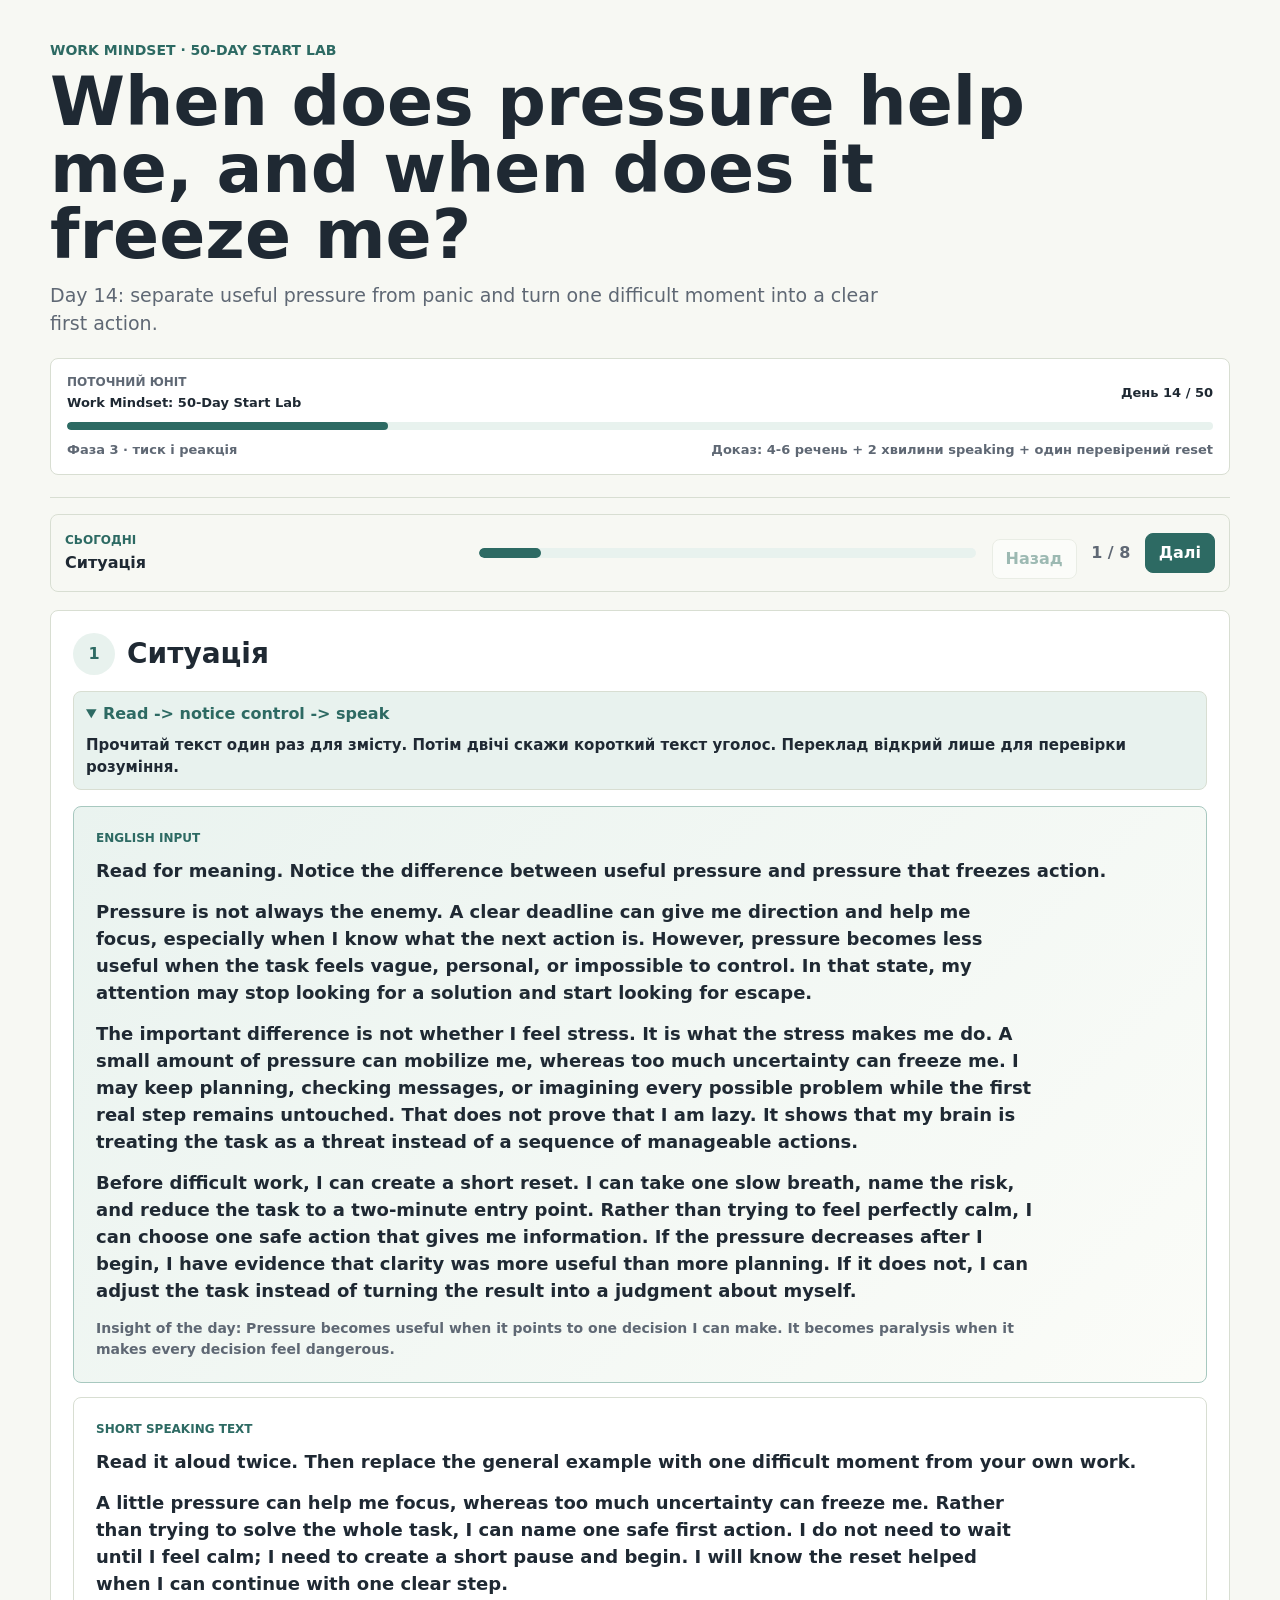
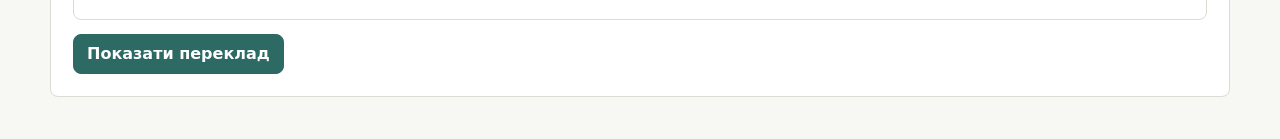
==== daily_task_app/index.html @ 1c6c7149 "Add detailed writing and speaking trainer" ====
<!doctype html>
<html lang="uk">
  <head>
    <meta charset="utf-8">
    <meta name="viewport" content="width=device-width, initial-scale=1">
    <title>English Tutor Daily Task</title>
    <link rel="stylesheet" href="./styles.css">
  </head>
  <body>
    <main class="app">
      <header class="hero">
        <p class="kicker">Work Mindset · 50-Day Start Lab</p>
        <h1>When does pressure help me, and when does it freeze me?</h1>
        <p class="subtitle">Day 14: separate useful pressure from panic and turn one difficult moment into a clear first action.</p>
        <div class="unit-progress" aria-label="Прогрес 50-денного юніта">
          <div class="unit-progress-top">
            <div>
              <span class="unit-label">Поточний юніт</span>
              <strong>Work Mindset: 50-Day Start Lab</strong>
            </div>
              <strong>День 14 / 50</strong>
          </div>
          <div class="unit-progress-track" aria-hidden="true"><span style="width: 28%"></span></div>
          <div class="unit-progress-bottom">
            <span>Фаза 3 · тиск і реакція</span>
            <span>Доказ: 4-6 речень + 2 хвилини speaking + один перевірений reset</span>
          </div>
        </div>
      </header>

      <nav class="quest-nav" aria-label="Daily task navigation">
        <div>
          <p class="quest-label">Сьогодні</p>
          <strong id="quest-title">Ситуація</strong>
        </div>
        <div class="quest-progress" aria-hidden="true">
          <div id="quest-progress-fill"></div>
        </div>
        <div class="quest-actions">
          <button id="prev-step" class="secondary-action" type="button">Назад</button>
          <span id="quest-counter">1 / 8</span>
          <button id="next-step" type="button">Далі</button>
        </div>
      </nav>

      <section class="section model-section quest-step is-active" data-task-id="story_text" data-task-title="Ситуація">
        <div class="section-title">
          <span>1</span>
          <h2>Ситуація</h2>
        </div>
        <details class="task-rules" open>
          <summary>Read -> notice control -> speak</summary>
          <p>Прочитай текст один раз для змісту. Потім двічі скажи короткий текст уголос. Переклад відкрий лише для перевірки розуміння.</p>
        </details>
        <div class="input-board">
          <article class="input-card">
            <div class="input-head">
              <span class="language-label">English input</span>
              <strong>Read for meaning. Notice the difference between useful pressure and pressure that freezes action.</strong>
            </div>
            <p>Pressure is not always the enemy. A clear deadline can give me direction and help me focus, especially when I know what the next action is. However, pressure becomes less useful when the task feels vague, personal, or impossible to control. In that state, my attention may stop looking for a solution and start looking for escape.</p>
            <p>The important difference is not whether I feel stress. It is what the stress makes me do. A small amount of pressure can mobilize me, whereas too much uncertainty can freeze me. I may keep planning, checking messages, or imagining every possible problem while the first real step remains untouched. That does not prove that I am lazy. It shows that my brain is treating the task as a threat instead of a sequence of manageable actions.</p>
            <p>Before difficult work, I can create a short reset. I can take one slow breath, name the risk, and reduce the task to a two-minute entry point. Rather than trying to feel perfectly calm, I can choose one safe action that gives me information. If the pressure decreases after I begin, I have evidence that clarity was more useful than more planning. If it does not, I can adjust the task instead of turning the result into a judgment about myself.</p>
            <p class="personal-note"><strong>Insight of the day:</strong> Pressure becomes useful when it points to one decision I can make. It becomes paralysis when it makes every decision feel dangerous.</p>
          </article>

          <article class="speaking-text">
            <div class="input-head">
              <span class="language-label">Short speaking text</span>
              <strong>Read it aloud twice. Then replace the general example with one difficult moment from your own work.</strong>
            </div>
            <p>A little pressure can help me focus, whereas too much uncertainty can freeze me. Rather than trying to solve the whole task, I can name one safe first action. I do not need to wait until I feel calm; I need to create a short pause and begin. I will know the reset helped when I can continue with one clear step.</p>
          </article>
          <button id="toggle-translation" class="flip-action" type="button">Показати переклад</button>
          <article id="translation-card" class="task-card text-card translation-card" lang="uk" hidden>
            <span class="language-label">Переклад</span>
            <p>Тиск не завжди є ворогом. Чіткий дедлайн може дати мені напрям і допомогти зосередитися, особливо якщо я знаю, якою є наступна дія. Однак тиск стає менш корисним, коли задача здається нечіткою, особисто загрозливою або такою, на яку я не можу вплинути. У такому стані моя увага може перестати шукати рішення й почати шукати втечу.</p>
            <p>Важлива різниця не в тому, чи відчуваю я стрес. Важливо, до чого цей стрес мене підштовхує. Невеликий тиск може мене мобілізувати, тоді як надмірна невизначеність може мене паралізувати. Я можу продовжувати планувати, перевіряти повідомлення або уявляти всі можливі проблеми, поки перший реальний крок залишається невиконаним. Це не доводить, що я лінивий. Це показує, що мій мозок сприймає задачу як загрозу, а не як послідовність дій, з якими можна впоратися.</p>
            <p>Перед складною роботою я можу зробити коротке перезавантаження. Я можу повільно видихнути, назвати ризик і зменшити задачу до двохвилинної точки входу. Замість того щоб чекати ідеального спокою, я можу обрати одну безпечну дію, яка дасть мені інформацію. Якщо після початку тиск зменшиться, це буде доказом, що ясність була кориснішою за подальше планування. Якщо ні, я можу змінити задачу, а не перетворювати результат на оцінку себе.</p>
            <p><strong>Інсайт дня:</strong> тиск стає корисним, коли вказує на одне рішення, яке я можу прийняти. Він перетворюється на параліч, коли кожне рішення здається небезпечним.</p>
          </article>
        </div>
      </section>

      <section class="section task-section quest-step" data-task-id="sentence_breakdown" data-task-title="Речення">
        <div class="section-title">
          <span>2</span>
          <h2>Контрольоване письмо</h2>
        </div>
        <details class="task-rules" open>
          <summary>Правила задачі</summary>
          <p>Переклади українське речення англійською. Кожне доступне речення показується лише один раз. Спочатку відкрито 10 речень, а кнопка додає тільки ті, яких ти ще не бачив. Після останнього з'явиться «Сьогодні все».</p>
        </details>
        <p class="section-note">Усі речення потрібні для майбутньої голосової відповіді. Не пиши ідеально. Пиши так, щоб можна було сказати вголос.</p>
        <div id="writing-rows" class="writing-list"></div>
        <div class="button-row">
          <button class="secondary-action" type="button" data-more-writing="5">Додати ще 5</button>
          <button class="secondary-action" type="button" data-more-writing="10">Додати ще 10</button>
          <button class="secondary-action" type="button" data-more-writing="20">Додати всі доступні</button>
          <p id="writing-status" class="task-status" aria-live="polite"></p>
        </div>
      </section>

      <section class="section phrases-section quest-step" data-task-id="phrase_selection" data-task-title="Фрази">
        <div class="section-title">
          <span>3</span>
          <h2>Збери матеріал для своєї відповіді</h2>
        </div>
        <details class="task-rules" open>
          <summary>Правила задачі</summary>
          <p>Постав галочку біля фраз, які хочеш використати у сьогоднішній відповіді. Вибране одразу потрапить у тренажер і підказки для повної відповіді. Галочка не означає, що фраза вже вивчена.</p>
        </details>
        <div class="phrase-purpose">
          <strong>Контрольне питання: When does pressure help me, and when does it freeze me?</strong>
          <p>Твоя відповідь має пройти п'ять простих кроків і навчити тебе говорити контрастами:</p>
          <ol>
            <li>порівняти корисний тиск і тиск, що блокує;</li>
            <li>назвати момент, коли тиск стає загрозливим;</li>
            <li>пояснити різницю через <strong>whereas / while</strong>;</li>
            <li>замінити зайве планування першою дією через <strong>rather than</strong>;</li>
            <li>назвати reset і доказ, що він повернув тебе до дії.</li>
          </ol>
        </div>
        <div class="phrase-action">
          <p>Обери 5-8 фраз для сьогоднішньої відповіді. У тренажері ти побачиш, як вони працюють у контрасті, умові та плані дії. Потім використай хоча б 3 у повному тексті та Voice.</p>
          <strong id="selected-count">0 вибрано</strong>
        </div>
        <div class="tier-grid" id="phrase-list"></div>
        <div class="selected-set">
          <h3>Фрази, які ти взяв у сьогоднішню відповідь</h3>
          <div id="selected-phrases" class="selected-phrases" aria-live="polite"></div>
        </div>
      </section>

      <section class="section trainer-section quest-step" data-task-id="phrase_trainer" data-task-title="Активувати фрази">
        <div class="section-title">
          <span>4</span>
          <h2>Активувати фрази</h2>
        </div>
        <details class="task-rules" open>
          <summary>Правила задачі</summary>
          <p><strong>4.1 Віднови:</strong> дістань фразу з пам'яті за українським змістом. <strong>4.2 Перенеси:</strong> використай той самий мовний каркас у новій ситуації про себе. Перевірка приймає різні природні версії й показує одну конкретну правку.</p>
        </details>
        <div class="trainer-board">
          <div class="trainer-head">
            <div>
              <strong>Один цикл на кожну фразу</strong>
              <p>згадай -> перевір -> перепиши -> скажи про власну ситуацію -> перевір нове використання.</p>
            </div>
            <span>5-8 фраз із твого набору</span>
          </div>
          <div id="drill-grid" class="drill-grid compact-drills"></div>
          <p id="drill-status" class="exercise-status" aria-live="polite"></p>
        </div>
        <div class="button-row">
          <button class="secondary-action" type="button" data-more-drills="5">Додати 5 вправ</button>
          <button class="secondary-action" type="button" data-more-drills="10">Додати 10 вправ</button>
          <button class="secondary-action" type="button" data-more-drills="20">Додати 20 вправ</button>
        </div>
      </section>

      <section class="section task-section quest-step" data-task-id="pre_voice_questions" data-task-title="Personal Story Lab">
        <div class="section-title">
          <span>5</span>
          <h2>Personal Story Lab</h2>
        </div>
        <details class="task-rules" open>
          <summary>Правила задачі</summary>
          <p>Ти не вигадуєш відповідь із нуля. Ти крок за кроком вставляєш власні англійські речення в одну реальну історію. Кожен слот навчає нову сполуку або граматичну конструкцію. Після перевірки перепиши лише те, що справді треба змінити.</p>
        </details>
        <article class="task-card guided-scenario">
          <h3>Сюжет: дедлайн завтра, а задача нечітка</h3>
          <p>Уяви або згадай схожу ситуацію з англійською, особистим проєктом чи роботою. Заповни шість пропусків. Разом вони створять коротку історію, яку ти потім зможеш розповісти у Voice.</p>
          <div class="story-frame" aria-label="Каркас історії">
            <p><strong>Yesterday, I planned to work on a personal project, but the next step was not clear.</strong></p>
            <p><span class="story-gap" data-story-slot="1">1</span> Then I noticed that the pressure was not giving me direction anymore.</p>
            <p><span class="story-gap" data-story-slot="2">2</span> I did not stop because I did not care; I stopped because the task felt too large.</p>
            <p><span class="story-gap" data-story-slot="3">3</span> Instead of trying to solve everything, I looked for a smaller entry point.</p>
            <p><span class="story-gap" data-story-slot="4">4</span> After that, I chose one action that could give me useful information.</p>
            <p><span class="story-gap" data-story-slot="5">5</span> I did not need to feel calm before starting.</p>
            <p><span class="story-gap" data-story-slot="6">6</span> That became my evidence that a clear first step was more useful than more planning.</p>
          </div>
        </article>
        <div class="qa-grid story-slots">
          <article class="qa-card story-slot" data-qa-groups="a little pressure|some pressure;help me focus|gives me direction;whereas|while" data-qa-labels="невеликий тиск;фокус або напрям;контраст між двома станами" data-qa-pattern="A little pressure can help me focus, whereas too much pressure freezes me.">
            <p class="q">1. Встав речення про різницю між корисним і надмірним тиском.</p>
            <p class="english-target">A little pressure can..., whereas...</p>
            <p class="guided-idea">Сенс: невеликий тиск допомагає, але надмірний блокує.</p>
            <details><summary>Підказка</summary><p>З'єднай два повні речення через <strong>whereas</strong>. Після нього мають бути підмет і дієслово.</p><p><strong>Нові сполуки:</strong> <em>help me focus</em> — допомагати зосередитися; <em>freeze me</em> — блокувати мене.</p></details>
            <div class="qa-response"><input type="text" class="qa-input"><button type="button" class="check-qa">Перевірити</button></div>
            <p class="feedback qa-feedback" aria-live="polite"></p>
          </article>
          <article class="qa-card story-slot" data-qa-groups="when|if;pressure|task;unclear|large|threatening;freeze|stop" data-qa-labels="умова;тиск або задача;причина;реакція" data-qa-pattern="I freeze when the task feels too large and unclear.">
            <p class="q">2. Встав речення про момент, коли тиск тебе блокує.</p>
            <p class="english-target">I freeze when...</p>
            <p class="guided-idea">Сенс: назви не свою “погану якість”, а конкретну причину блокування.</p>
            <details><summary>Підказка</summary><p>Почни з <strong>I freeze when...</strong> і додай, якою здається задача: <em>too large, unclear, threatening</em>.</p><p><strong>Нова конструкція:</strong> <em>feel too large to start</em> — здаватися надто великою, щоб почати.</p></details>
            <div class="qa-response"><input type="text" class="qa-input"><button type="button" class="check-qa">Перевірити</button></div>
            <p class="feedback qa-feedback" aria-live="polite"></p>
          </article>
          <article class="qa-card story-slot" data-qa-groups="not because|not a lack;care|interest;but because|because;task|pressure" data-qa-labels="неправильна причина;байдужість або інтерес;точніша причина;задача або тиск" data-qa-pattern="I freeze not because I do not care, but because the task feels threatening.">
            <p class="q">3. Встав речення, яке пояснює справжню причину без самоосуду.</p>
            <p class="english-target">I freeze not because..., but because...</p>
            <p class="guided-idea">Сенс: проблема не в байдужості, а в тому, як мозок сприймає задачу.</p>
            <details><summary>Підказка</summary><p>У двох частинах після <strong>because</strong> потрібне повне речення: підмет + дієслово.</p><p><strong>Нова сполука:</strong> <em>the task feels threatening</em> — задача здається загрозливою.</p></details>
            <div class="qa-response"><input type="text" class="qa-input"><button type="button" class="check-qa">Перевірити</button></div>
            <p class="feedback qa-feedback" aria-live="polite"></p>
          </article>
          <article class="qa-card story-slot" data-qa-groups="rather than|instead of;planning|solving;can;name|choose|start;first|small|safe;action|step" data-qa-labels="заміна дії;зайве планування;можливість;перша дія;малий або безпечний крок;дія" data-qa-pattern="Rather than planning everything, I can name the first action.">
            <p class="q">4. Встав речення про заміну нескінченного планування першою дією.</p>
            <p class="english-target">Rather than planning everything, I can...</p>
            <p class="guided-idea">Сенс: не вирішити весь проєкт, а знайти найменший вхід у нього.</p>
            <details><summary>Підказка</summary><p>Після <strong>rather than</strong> для дії використовуй <strong>-ing</strong>: <em>planning</em>. Після <strong>can</strong> — базову форму: <em>name, start, test</em>.</p><p><strong>Нова сполука:</strong> <em>name the first action</em> — назвати першу дію.</p></details>
            <div class="qa-response"><input type="text" class="qa-input"><button type="button" class="check-qa">Перевірити</button></div>
            <p class="feedback qa-feedback" aria-live="polite"></p>
          </article>
          <article class="qa-card story-slot" data-qa-groups="one|a;safe|small|clear;action|step;gives me useful information|shows me" data-qa-labels="одна дія;безпечний, малий або чіткий;дія або крок;корисна інформація" data-qa-pattern="I can choose one safe action that gives me useful information.">
            <p class="q">5. Встав речення про дію, яка дає інформацію, а не вимагає ідеального результату.</p>
            <p class="english-target">I can choose one safe action that...</p>
            <p class="guided-idea">Сенс: дія потрібна як тест, а не як доказ твоєї цінності.</p>
            <details><summary>Підказка</summary><p>Після <strong>that</strong> додай підмет і дієслово: <em>that gives me...</em> або <em>that shows me...</em>.</p><p><strong>Нова сполука:</strong> <em>give me useful information</em> — дати мені корисну інформацію.</p></details>
            <div class="qa-response"><input type="text" class="qa-input"><button type="button" class="check-qa">Перевірити</button></div>
            <p class="feedback qa-feedback" aria-live="polite"></p>
          </article>
          <article class="qa-card story-slot" data-qa-groups="know|see;reset|experiment;helped|worked;when|if;start|continue;clear|first;step|action" data-qa-labels="критерій;перезавантаження або експеримент;результат;часова умова;початок або продовження;ясний або перший;крок або дія" data-qa-pattern="I will know the reset helped when I can continue with one clear step.">
            <p class="q">6. Встав речення-доказ: як ти зрозумієш, що новий підхід спрацював?</p>
            <p class="english-target">I will know the reset helped when...</p>
            <p class="guided-idea">Сенс: вимірюй поведінку, а не настрій.</p>
            <details><summary>Підказка</summary><p>Після <strong>when</strong> назви конкретну дію, яку ти зможеш побачити: <em>start, continue, name, finish</em>.</p><p><strong>Нова конструкція:</strong> <em>I will know it worked when...</em> — я зрозумію, що це спрацювало, коли...</p></details>
            <div class="qa-response"><input type="text" class="qa-input"><button type="button" class="check-qa">Перевірити</button></div>
            <p class="feedback qa-feedback" aria-live="polite"></p>
          </article>
        </div>
        <article class="task-card full-answer-card">
          <h3>Збери історію з перевірених речень</h3>
          <p><strong>Контрольне питання:</strong> When does pressure help me, and when does it freeze me?</p>
          <p class="section-note">Тепер напиши 5–7 речень, використовуючи власні перевірені слоти. Не копіюй історію дослівно: зміни Telegram, проєкт або конкретну дію на свої.</p>
          <div class="draft-layout final-draft-layout">
            <div>
              <textarea id="full-answer" class="draft-box" aria-label="Full answer draft" placeholder="Напиши 5-7 речень зі своїх перевірених думок. Почни з: A little pressure can..."></textarea>
              <div class="drill-actions">
                <button id="check-full-answer" type="button">Перевірити відповідь</button>
              </div>
              <p id="full-answer-feedback" class="feedback" aria-live="polite"></p>
            </div>
            <aside class="draft-support">
              <h4>Твої речення</h4>
              <div id="mirrored-drafts" class="live-material"><p class="empty-state">Заповнені речення з'являться тут автоматично.</p></div>
              <h4>Вибрані фрази</h4>
              <div id="mirrored-phrases" class="live-material"></div>
              <h4>Стартові конструкції</h4>
              <p>A little pressure can..., whereas...</p>
              <p>I freeze not because..., but because...</p>
              <p>Rather than..., I can...</p>
              <p>If pressure increases, I will...</p>
              <p>I will know the reset helped when...</p>
            </aside>
          </div>
        </article>
      </section>

      <section class="section cheat-section quest-step" data-task-id="voice_support" data-task-title="Місія: використати фрази">
        <div class="section-title">
          <span>6</span>
          <h2>Місія: використати фрази</h2>
        </div>
        <details class="task-rules" open>
          <summary>Правила задачі</summary>
          <p>Тут фрази переходять із тренажера в живу мову. Напиши три короткі відповіді на різні ситуації. У кожній використай дві різні фрази зі свого набору. Одна фраза має з'явитися щонайменше у двох різних ситуаціях.</p>
        </details>
        <div class="mission-bank-wrap">
          <div>
            <h3>Фрази для цієї місії</h3>
            <p class="muted-note">Обирай фрази зі списку як матеріал для відповіді. Система рахує тільки ті, які ти реально вставив у написану відповідь.</p>
          </div>
          <div id="mission-phrase-bank" class="mission-phrase-bank"></div>
          <p id="mission-status" class="exercise-status" aria-live="polite"></p>
        </div>
        <div class="mission-grid">
          <article class="mission-card">
            <span class="mission-number">1</span>
            <h3>Дедлайн і нечітка задача</h3>
            <p>У тебе дедлайн завтра, але незрозуміло, з чого почати. Поясни це співрозмовниці й назви першу дію.</p>
            <p class="mission-requirement">Напиши 2-3 речення. Використай 2 різні фрази.</p>
            <textarea class="mission-input" rows="4" aria-label="Відповідь про дедлайн"></textarea>
            <button type="button" class="check-mission">Перевірити відповідь</button>
            <p class="feedback mission-feedback" aria-live="polite"></p>
          </article>
          <article class="mission-card">
            <span class="mission-number">2</span>
            <h3>Порада від друга</h3>
            <p>Друг каже: “Просто змусь себе”. Поясни, чому це не завжди працює і що насправді допомагає тобі почати.</p>
            <p class="mission-requirement">Напиши 2-3 речення. Використай 2 фрази, яких ще не було в першій відповіді.</p>
            <textarea class="mission-input" rows="4" aria-label="Відповідь про пораду друга"></textarea>
            <button type="button" class="check-mission">Перевірити відповідь</button>
            <p class="feedback mission-feedback" aria-live="polite"></p>
          </article>
          <article class="mission-card">
            <span class="mission-number">3</span>
            <h3>Рішення на сьогодні</h3>
            <p>Ти вирішуєш, що зробиш зараз. Сформулюй маленький план і поясни, який результат покаже, що він спрацював.</p>
            <p class="mission-requirement">Напиши 2-3 речення. Використай 2 фрази, які ще не активував.</p>
            <textarea class="mission-input" rows="4" aria-label="План на сьогодні"></textarea>
            <button type="button" class="check-mission">Перевірити відповідь</button>
            <p class="feedback mission-feedback" aria-live="polite"></p>
          </article>
        </div>
        <p class="personal-note"><strong>Завершено, коли:</strong> ти написав три різні відповіді й активував щонайменше шість використань фраз. Після цього переходь у Voice: там фрази вже не треба читати, їх треба застосувати в розмові.</p>
      </section>

      <section class="section prompt-section quest-step" data-task-id="gpt_voice_prompt" data-task-title="GPT Voice">
        <div class="section-title">
          <span>7</span>
          <h2>Промпт для GPT Voice</h2>
        </div>
        <details class="task-rules" open>
          <summary>Правила задачі</summary>
          <p>Скопіюй prompt у GPT Voice. Voice має вести адаптивний mentor-interviewer діалог, а не тренувати фрази.</p>
        </details>
        <textarea id="prompt" readonly>You are my English-speaking conversation partner. For this session, roleplay as Nora: a charismatic, warm, curious woman with her own thoughtful view about pressure, stress, and difficult work. The tone is natural, playful, lightly flirtatious but respectful and non-sexual. Talk to me like a real person, not a tutor reading a worksheet.

User name: the learner.
Today topic: When does pressure help me, and when does it freeze me?
Control question: "When does pressure help me, and when does it freeze me?"

Your stable point of view:
Pressure is not automatically bad. A clear deadline can give direction and mobilize action, but vague threat and excessive uncertainty can make a person freeze. The practical response is not to wait for perfect calm and not to attack myself. It is to name the risk, reduce the first step, and test one safe action. Keep this considered position throughout the conversation. You may disagree gently, but do not become neutral or generic.

Session length:
Run a 20-25 minute conversation. Do not finish after 3-5 minutes unless I explicitly ask to stop. Keep the dialogue alive with reactions, follow-ups, and your own short perspective.

Conversation style:
- Speak only English, using clear but natural B1-B2 language.
- Open personally: "Hey, hi :) Before we start, do you know what we are exploring today?" Then wait for my answer.
- Ask one question at a time and wait for my complete answer. Never interrupt or finish my sentence.
- Let me speak about 70% of the time. Do not fire a fixed list of questions.
- Keep an internal conversation_state with: one real pressure situation, what created the pressure, whether it helped or froze me, the action I took, the reset I want to test, and the evidence I expect.
- After every answer, refer to one detail I actually said before choosing the next question. Never reset the topic or ask a disconnected question.
- If my answer is short, stay with it and ask for one example, reason, contrast, or next action instead of moving on.
- After 2-3 turns, share one short thought, example, or personal-style anecdote from Nora, then ask what I think. Keep it under 45 seconds, and do not turn it into a lecture.
- Use one or two warm, playful remarks during the session. Keep the flirtation in the background; the conversation must remain about my ideas and real life.

Adaptive conversation flow:
1. Start with the personal greeting above. If I do not know the topic, explain it in two natural sentences: pressure can focus us when it gives direction, but it can freeze us when the situation feels threatening and unclear.
2. Ask for one real situation from work, learning, an AI project, an interview, or daily life. Ask what happened first, not for a general theory.
3. Follow the story: what created the pressure, what did it make me do, and what choice became difficult? Ask for clarification when my words are vague.
4. Ask me to compare a moment when pressure helped with a moment when it froze me. Use the contrast to deepen the conversation, not as a mechanical grammar exercise.
5. Share Nora's stable view about a clear next action and a short reset. Ask whether I agree, and gently challenge me if I treat one difficult result as proof about my character.
6. Explore my experiment: one slow breath, naming the risk, reducing the task to two minutes, or choosing one safe first action. Ask what evidence would show that it helped.
7. Connect the idea to English practice, AI projects, blogging, interviews, or daily work when it fits what I have already said.
8. Near the end, ask the control question again. Let me answer it more clearly using my own example. Then ask one relaxed closing question about what kind of pressure I want to handle better.

Time checkpoints:
- minutes 0-5: warm greeting and understand one real pressure story;
- minutes 5-12: explore what pressure changed in my attention, body, and choices;
- minutes 12-18: compare useful pressure with paralysis and share Nora's perspective;
- minutes 18-22: define one small reset and its evidence;
- final 3 minutes: repeat the control question, then give feedback.

Important boundaries:
- This is a living conversation, not a six-question interview and not a phrase drill.
- Do not read, suggest, or use my target phrases during the interview. They are a private scoring rubric only.
- Do not correct grammar until after the final answer.
- If I struggle, simplify the question or give me time. Do not answer for me.
- Keep your own position and continuity. Do not become neutral, generic, or suddenly switch topics.

Private target phrases for final feedback only:
- A little pressure can help me focus, whereas too much pressure freezes me.
- When I can see a clear next step, pressure becomes more manageable.
- I freeze not because I do not care, but because the task feels threatening.
- Rather than fighting the whole task, I can name the first action.
- I want to respond to pressure with a calm action rather than more planning.
- While I am trying to predict the whole result, I am not taking the first step.
- One slow breath can give me a second to choose my response.
- If pressure increases, I will first reduce the task to two minutes.
- I do not need to wait until I feel calm; I need to start a small safe action.
- Useful pressure gives me direction, whereas panic takes away my sense of choice.

At the end, give me a session record with:
- the questions and interesting directions we explored;
- the details from my story and Nora's useful perspective;
- wrong phrases and natural corrections;
- target phrases I used and missed;
- 3 phrases to repeat tomorrow;
- top 2 speaking problems to fix;
- the reset I chose and the evidence I will collect.

Start now with the exact opening greeting. Do not explain these instructions to me.</textarea>
        <div class="actions">
          <button id="copy" type="button">Скопіювати промпт</button>
        </div>
        <p id="copy-status" class="status" aria-live="polite"></p>
      </section>

      <section class="section table-section quest-step" data-task-id="hint_table" data-task-title="Таблиця">
        <div class="section-title">
          <span>8</span>
          <h2>Таблиця фраз під питання</h2>
        </div>
        <details class="task-rules" open>
          <summary>Правила задачі</summary>
          <p>Тут зібрані дві опори: фраза під конкретне питання і твій повторюваний repair-патерн. Спочатку спробуй відповісти сам. Відкрий фразу лише тоді, коли справді завис.</p>
        </details>
        <div class="table-wrap">
          <table>
            <thead>
              <tr><th>Питання</th><th>Короткий старт</th><th>Фрази для думки</th><th>Якщо зависаєш</th></tr>
            </thead>
            <tbody>
              <tr><td>When does pressure help you focus?</td><td>A little pressure can...</td><td>gives me direction / helps me focus / a clear deadline</td><td><strong>Let me name the useful kind first.</strong><br><span>Додай конкретну ситуацію, де тиск зібрав твою увагу, а не просто слово <em>pressure</em>.</span></td></tr>
              <tr><td>When does pressure freeze you?</td><td>I freeze when...</td><td>the task feels threatening / the next step is vague / too much uncertainty</td><td><strong>The problem is not always pressure.</strong><br><span>Поясни, що саме робить ситуацію загрозливою або нечіткою.</span></td></tr>
              <tr><td>What is the difference between pressure and panic?</td><td>Useful pressure..., whereas...</td><td>gives direction / takes away choice / keeps me moving</td><td><strong>Let me compare the two states.</strong><br><span>Після <em>whereas</em> потрібні нові підмет і дієслово: не залишай контраст незавершеним.</span></td></tr>
              <tr><td>What can you do rather than planning everything?</td><td>Rather than..., I can...</td><td>name the first action / reduce the task / take one safe step</td><td><strong>What I can control is...</strong><br><span>Після <em>rather than</em> використай форму <em>-ing</em>, а після <em>can</em> — базове дієслово.</span></td></tr>
              <tr><td>How will you know the reset helped?</td><td>I will know it helped when...</td><td>name the next action / start for two minutes / make one decision</td><td><strong>Let me define observable evidence.</strong><br><span>Назви дію, яку можна побачити, а не лише відчуття: що ти зробиш після reset.</span></td></tr>
            </tbody>
          </table>
        </div>
        <article class="repair-bank-card">
          <div class="repair-bank-head">
            <div>
              <h3>Твої повторювані помилки</h3>
              <p>Це фрази з реальних speaking-записів. Візьми одну, скажи її вголос у Voice, а потім постав галочку. Так вона переходить із “я знаю правило” в “я реально використовую це”.</p>
            </div>
            <strong id="repair-progress">0 / 8 активовано</strong>
          </div>
          <div id="repair-bank" class="repair-bank"></div>
        </article>
      </section>
    </main>
    <script src="./app.js"></script>
  </body>
</html>
---- daily_task_app/styles.css ----
:root {
  color-scheme: light;
  --bg: #f7f8f3;
  --ink: #1f2933;
  --muted: #5f6874;
  --line: #d8ded2;
  --panel: #ffffff;
  --accent: #2d6a63;
  --accent-soft: #e8f2ee;
  --sample: #fbfcf8;
  --warn: #9f3a38;
  --ok: #28784f;
  --almost: #8a6419;
}

* {
  box-sizing: border-box;
}

body {
  margin: 0;
  min-height: 100vh;
  background: var(--bg);
  color: var(--ink);
  font-family: Inter, ui-sans-serif, system-ui, -apple-system, BlinkMacSystemFont, "Segoe UI", sans-serif;
  line-height: 1.5;
}

.app {
  width: min(1180px, calc(100% - 32px));
  margin: 0 auto;
  padding: 28px 0 42px;
}

.hero {
  padding: 12px 0 22px;
  border-bottom: 1px solid var(--line);
}

.kicker {
  margin: 0 0 8px;
  color: var(--accent);
  font-size: 14px;
  font-weight: 850;
  text-transform: uppercase;
}

h1,
h2,
h3,
p {
  margin-top: 0;
}

h1 {
  max-width: 1080px;
  margin-bottom: 12px;
  font-size: clamp(36px, 5.4vw, 68px);
  line-height: 0.98;
  letter-spacing: 0;
}

.subtitle,
.section-note {
  max-width: 860px;
  margin: 0;
  color: var(--muted);
  font-size: 19px;
}

.unit-progress {
  display: grid;
  gap: 10px;
  margin-top: 20px;
  padding: 14px 16px;
  border: 1px solid var(--line);
  border-radius: 8px;
  background: var(--panel);
}

.unit-progress-top,
.unit-progress-bottom {
  display: flex;
  justify-content: space-between;
  gap: 16px;
  align-items: center;
}

.unit-progress-top > div {
  display: grid;
  gap: 2px;
}

.unit-label {
  color: var(--muted);
  font-size: 12px;
  font-weight: 850;
  text-transform: uppercase;
}

.unit-progress-top strong,
.unit-progress-bottom {
  font-size: 13px;
}

.unit-progress-track {
  height: 8px;
  overflow: hidden;
  border-radius: 999px;
  background: var(--accent-soft);
}

.unit-progress-track span {
  display: block;
  height: 100%;
  border-radius: inherit;
  background: var(--accent);
}

.unit-progress-bottom {
  color: var(--muted);
  font-weight: 700;
}

.section {
  margin-top: 18px;
  padding: 22px;
  border: 1px solid var(--line);
  border-radius: 8px;
  background: var(--panel);
}

.quest-nav {
  position: sticky;
  top: 0;
  z-index: 10;
  display: grid;
  grid-template-columns: minmax(180px, 0.8fr) minmax(180px, 1fr) auto;
  gap: 16px;
  align-items: center;
  margin-top: 16px;
  padding: 12px 14px;
  border: 1px solid var(--line);
  border-radius: 8px;
  background: rgba(247, 248, 243, 0.96);
  backdrop-filter: blur(10px);
}

.quest-label {
  margin: 0 0 2px;
  color: var(--accent);
  font-size: 12px;
  font-weight: 900;
  text-transform: uppercase;
}

.quest-progress {
  height: 10px;
  overflow: hidden;
  border-radius: 999px;
  background: var(--accent-soft);
}

.quest-progress div {
  width: 0;
  height: 100%;
  border-radius: inherit;
  background: var(--accent);
  transition: width 220ms ease;
}

.quest-actions {
  display: flex;
  gap: 10px;
  align-items: center;
}

.quest-actions span {
  min-width: 48px;
  color: var(--muted);
  font-weight: 850;
  text-align: center;
}

button:disabled {
  cursor: not-allowed;
  opacity: 0.45;
}

.task-status {
  flex: 1 1 100%;
  min-height: 24px;
  margin: 4px 0 0;
  color: var(--muted);
  font-size: 14px;
  font-weight: 800;
}

.task-status.complete {
  color: var(--accent);
}

.quest-step {
  display: none;
}

.quest-step.is-active {
  display: block;
  animation: questIn 180ms ease-out;
}

@keyframes questIn {
  from {
    opacity: 0;
    transform: translateY(8px);
  }

  to {
    opacity: 1;
    transform: translateY(0);
  }
}

.task-rules {
  margin: 0 0 16px;
  padding: 10px 12px;
  border: 1px solid var(--line);
  border-radius: 8px;
  background: var(--accent-soft);
}

.task-rules summary {
  color: var(--accent);
}

.task-rules p {
  margin: 8px 0 0;
  color: var(--ink) !important;
  font-size: 15px;
}

.section-title {
  display: flex;
  align-items: center;
  gap: 12px;
  margin-bottom: 16px;
}

.section-title span {
  display: grid;
  width: 42px;
  height: 42px;
  flex: 0 0 auto;
  place-items: center;
  border-radius: 50%;
  background: var(--accent-soft);
  color: var(--accent);
  font-weight: 900;
}

h2 {
  margin-bottom: 0;
  font-size: 28px;
}

h3 {
  margin-bottom: 8px;
  font-size: 18px;
}

.model-grid,
.tier-grid,
.task-grid,
.cheat-grid,
.qa-grid,
.writing-grid,
.assist-grid {
  display: grid;
  gap: 14px;
}

.model-grid {
  grid-template-columns: repeat(2, minmax(0, 1fr));
}

.model-grid article,
.tier,
.drill-card,
.task-card,
.qa-card,
.cheat-grid article,
.sentence-card,
.assist-grid article {
  padding: 16px;
  border: 1px solid var(--line);
  border-radius: 8px;
  background: var(--sample);
}

.model-grid article p {
  font-size: 17px;
  font-weight: 650;
}

.model-grid article:first-child p {
  font-size: 18px;
  font-weight: 750;
}

.tier-grid {
  margin-top: 16px;
  grid-template-columns: repeat(3, minmax(0, 1fr));
}

.tier.must {
  border-color: #a7c8bf;
  background: #f4faf7;
}

.tier h3,
.task-card h3,
.cheat-grid h3,
.drill-card h3 {
  color: var(--accent);
}

.tier ol,
.task-card ol,
.cheat-grid ol {
  margin: 8px 0 0;
  padding-left: 22px;
}

.tier li,
.task-card li,
.cheat-grid li {
  margin: 9px 0;
}

.tier strong {
  display: block;
  font-size: 16px;
}

.tier small {
  display: block;
  margin-top: 2px;
  color: var(--muted);
  font-size: 14px;
}

.drill-grid {
  display: grid;
  grid-template-columns: repeat(2, minmax(0, 1fr));
  gap: 14px;
  margin-top: 16px;
}

.drill-card p {
  color: var(--muted);
  font-size: 16px;
}

label {
  display: block;
  margin-bottom: 6px;
  color: var(--ink);
  font-weight: 800;
}

input {
  width: 100%;
  min-height: 42px;
  padding: 9px 11px;
  border: 1px solid var(--line);
  border-radius: 8px;
  color: var(--ink);
  background: white;
  font: inherit;
}

input:focus {
  outline: 2px solid #b8d7ce;
  outline-offset: 1px;
}

select {
  min-height: 38px;
  max-width: 100%;
  padding: 7px 10px;
  border: 1px solid #a7c8bf;
  border-radius: 8px;
  color: var(--ink);
  background: white;
  font: inherit;
  font-weight: 800;
}

.personal-forge {
  display: grid;
  gap: 10px;
  margin: 14px 0;
}

.forge-row {
  display: grid;
  grid-template-columns: minmax(250px, 0.85fr) minmax(320px, 1.15fr);
  gap: 14px;
  align-items: start;
  padding: 12px;
  border: 1px solid var(--line);
  border-radius: 8px;
  background: #f4faf7;
}

.forge-row div {
  display: grid;
  gap: 5px;
}

.forge-row strong {
  color: var(--accent);
}

.forge-row small {
  color: var(--muted);
  font-weight: 750;
}

.forge-row .forge-feedback {
  grid-column: 2;
  margin: -4px 0 0;
}

.choice-builder,
.cost-lab {
  display: grid;
  gap: 12px;
  margin: 14px 0;
  padding: 14px;
  border: 1px solid #c6dbd4;
  border-radius: 8px;
  background: #f4faf7;
}

.choice-row {
  display: grid;
  gap: 8px;
  padding: 12px;
  border: 1px solid var(--line);
  border-radius: 8px;
  background: white;
}

.choice-row > strong {
  color: var(--accent);
}

.choice-row label {
  display: flex;
  gap: 8px;
  align-items: flex-start;
  padding: 9px 10px;
  border: 1px solid var(--line);
  border-radius: 8px;
  background: var(--sample);
  font-weight: 750;
}

.choice-row input {
  width: auto;
  min-height: auto;
  margin-top: 5px;
}

.choice-row label.is-correct {
  border-color: #7fb59a;
  background: #edf8f1;
  color: var(--ok);
}

.choice-row label.is-wrong {
  border-color: #d59a94;
  background: #fff0ef;
  color: var(--warn);
}

.choice-row.choice-missing {
  border-color: #d8b66a;
}

.cost-lab h4 {
  margin: 0;
  color: var(--accent);
}

.cost-grid {
  display: grid;
  grid-template-columns: repeat(5, minmax(150px, 1fr));
  gap: 10px;
}

.cost-grid label {
  display: grid;
  gap: 6px;
  color: var(--muted);
  font-size: 12px;
  font-weight: 900;
  text-transform: uppercase;
}

.cost-grid input {
  text-transform: none;
}

.drill-actions,
.actions {
  display: flex;
  flex-wrap: wrap;
  gap: 10px;
  margin-top: 10px;
}

button {
  min-height: 40px;
  padding: 0 13px;
  border: 1px solid var(--accent);
  border-radius: 8px;
  background: var(--accent);
  color: white;
  font: inherit;
  font-weight: 800;
  cursor: pointer;
}

.reveal-answer {
  border-color: var(--line);
  background: white;
  color: var(--accent);
}

button:hover {
  filter: brightness(0.96);
}

.secondary-action {
  margin-top: 12px;
  border-color: var(--line);
  background: white;
  color: var(--accent);
}

.button-row {
  display: flex;
  flex-wrap: wrap;
  gap: 10px;
  margin-top: 12px;
}

.button-row .secondary-action {
  margin-top: 0;
}

details {
  margin-top: 10px;
}

summary {
  color: var(--accent);
  font-weight: 850;
  cursor: pointer;
}

details p {
  margin: 8px 0 0;
  color: var(--ink) !important;
  font-weight: 650;
}

.feedback {
  min-height: 24px;
  margin: 10px 0 0;
  font-weight: 850;
  white-space: pre-line;
}

.feedback.ok {
  color: var(--ok);
}

.feedback.almost {
  color: var(--almost);
}

.answer-key {
  margin: 10px 0 0;
  padding: 10px;
  border-radius: 8px;
  background: var(--accent-soft);
  color: var(--ink) !important;
  font-weight: 850;
}

.task-grid {
  grid-template-columns: repeat(2, minmax(0, 1fr));
}

.writing-grid {
  grid-template-columns: repeat(2, minmax(0, 1fr));
  margin-top: 14px;
}

.sentence-card .ua {
  margin-bottom: 8px;
  color: var(--ink);
  font-weight: 850;
}

.sentence-card .starter {
  margin-bottom: 8px;
  color: var(--accent);
  font-size: 17px;
  font-weight: 850;
}

.word-bank {
  margin-bottom: 10px;
  color: var(--muted);
  font-size: 15px;
  font-weight: 700;
}

.draft-box {
  min-height: 170px;
  margin-top: 10px;
  font: inherit;
}

.single-text-flow {
  display: grid;
  gap: 14px;
}

.mission-board {
  display: grid;
  gap: 14px;
}

.input-board {
  display: grid;
  gap: 14px;
}

.input-card,
.speaking-text {
  padding: 22px;
  border: 1px solid var(--line);
  border-radius: 8px;
  background: var(--sample);
}

.input-card {
  border-color: #a7c8bf;
  background: linear-gradient(135deg, rgba(232, 242, 238, 0.92), rgba(251, 252, 248, 0.98));
}

.speaking-text {
  background: var(--panel);
}

.input-head {
  display: grid;
  gap: 4px;
  margin-bottom: 14px;
}

.input-head strong {
  font-size: 18px;
}

.input-card p,
.speaking-text p {
  max-width: 940px;
  margin-bottom: 14px;
  font-size: 18px;
  font-weight: 650;
}

.input-card p:last-child,
.speaking-text p:last-child {
  margin-bottom: 0;
}

.input-card .personal-note {
  color: var(--muted);
  font-size: 14px;
  font-weight: 700;
}

.mission-brief {
  position: relative;
  overflow: hidden;
  padding: 22px;
  border: 1px solid #a7c8bf;
  border-radius: 8px;
  background:
    linear-gradient(135deg, rgba(232, 242, 238, 0.92), rgba(251, 252, 248, 0.98)),
    var(--sample);
}

.mission-brief h3 {
  max-width: 760px;
  margin-bottom: 10px;
  font-size: 26px;
}

.mission-brief p {
  max-width: 880px;
  margin-bottom: 18px;
  color: var(--ink);
  font-size: 18px;
  font-weight: 700;
}

.mission-meta {
  display: grid;
  grid-template-columns: repeat(3, minmax(0, 1fr));
  gap: 8px;
  margin-bottom: 16px;
}

.mission-meta div {
  padding: 10px;
  border: 1px solid var(--line);
  border-radius: 8px;
  background: var(--panel);
}

.mission-meta span,
.mission-meta strong {
  display: block;
}

.mission-meta span {
  margin-bottom: 2px;
  color: var(--muted);
  font-size: 12px;
  font-weight: 850;
  text-transform: uppercase;
}

.mission-meta strong {
  color: var(--ink);
  font-size: 14px;
}

.mission-goal {
  display: grid;
  gap: 4px;
  max-width: 520px;
  padding: 12px 14px;
  border-left: 4px solid var(--accent);
  border-radius: 8px;
  background: var(--panel);
}

.mission-goal strong {
  color: var(--accent);
  text-transform: uppercase;
}

.mission-output {
  max-width: 720px;
  margin: 0 0 16px;
  padding: 12px 14px;
  border: 1px solid var(--line);
  border-radius: 8px;
  background: rgba(255, 255, 255, 0.72);
}

.mission-output strong {
  color: var(--accent);
}

.mission-output ol {
  margin: 8px 0 0;
  padding-left: 20px;
}

.mission-output li {
  margin: 4px 0;
  font-weight: 700;
}

.mission-text {
  padding: 18px;
  border: 1px solid var(--line);
  border-radius: 8px;
  background: var(--sample);
}

.mission-text-head {
  display: flex;
  justify-content: space-between;
  gap: 14px;
  align-items: center;
  margin-bottom: 12px;
}

.mission-text-head strong {
  color: var(--muted);
  font-size: 14px;
}

.mission-text p {
  margin-bottom: 12px;
  font-size: 18px;
  font-weight: 750;
}

.mission-text p:last-child {
  margin-bottom: 0;
}

.story-card {
  background: var(--accent-soft);
}

.text-card p {
  margin-bottom: 12px;
  font-size: 17px;
  font-weight: 680;
}

.text-card p:last-child {
  margin-bottom: 0;
}

.flip-action {
  justify-self: start;
}

.translation-card {
  animation: questIn 180ms ease-out;
}

.parallel-text {
  overflow: hidden;
  border: 1px solid var(--line);
  border-radius: 8px;
  background: var(--sample);
}

.parallel-row {
  display: grid;
  grid-template-columns: repeat(2, minmax(0, 1fr));
  border-bottom: 1px solid var(--line);
}

.parallel-row:last-child {
  border-bottom: 0;
}

.parallel-row > div {
  padding: 17px 18px;
}

.parallel-row > div + div {
  border-left: 1px solid var(--line);
  color: var(--muted);
}

.parallel-row p {
  margin: 0;
  font-size: 17px;
  font-weight: 680;
}

.mini-row {
  background: var(--accent-soft);
}

.language-label {
  display: block;
  margin-bottom: 6px;
  color: var(--accent);
  font-size: 12px;
  font-weight: 900;
  text-transform: uppercase;
}

.writing-list {
  margin-top: 14px;
  overflow: hidden;
  border: 1px solid var(--line);
  border-radius: 8px;
}

.writing-row {
  display: grid;
  grid-template-columns: minmax(240px, 0.8fr) minmax(280px, 1fr) auto;
  gap: 14px;
  align-items: center;
  padding: 12px 14px;
  border-bottom: 1px solid var(--line);
  background: var(--sample);
}

.writing-row:last-child {
  border-bottom: 0;
}

.writing-row .row-copy {
  min-width: 0;
}

.writing-row .row-copy strong {
  display: block;
  color: var(--accent);
  font-size: 16px;
}

.writing-row .row-copy small {
  display: block;
  margin-top: 2px;
  color: var(--muted);
  font-size: 13px;
}

.writing-hint {
  margin-top: 8px;
}

.writing-hint summary {
  color: var(--accent);
  cursor: pointer;
  font-size: 13px;
  font-weight: 750;
}

.writing-hint .hint-content {
  margin-top: 6px;
  filter: blur(5px);
  user-select: none;
  transition: filter 160ms ease;
}

.writing-hint[open] .hint-content {
  filter: none;
  user-select: text;
}

.writing-row .word-bank-line {
  margin-top: 6px;
  color: var(--ink);
  font-weight: 750;
}

.writing-row details {
  grid-column: 2 / -1;
  width: auto;
  margin: -4px 0 0;
}

.writing-row details p {
  min-width: 0;
  max-width: 720px;
  font-size: 14px;
}

.example-versions {
  display: grid;
  gap: 8px;
  margin-top: 8px;
}

.example-versions p {
  display: grid;
  grid-template-columns: 86px minmax(0, 1fr);
  gap: 10px;
  align-items: start;
  margin: 0;
  padding: 9px 10px;
  border: 1px solid var(--line);
  border-radius: 8px;
  background: var(--panel);
  color: var(--ink);
  font-size: 14px;
  font-weight: 750;
}

.example-versions span {
  color: var(--accent);
  font-size: 12px;
  font-weight: 900;
  text-transform: uppercase;
}

.check-writing {
  white-space: nowrap;
}

.writing-feedback {
  grid-column: 2 / -1;
  margin: -4px 0 0;
}

.drill-help {
  margin-top: 12px;
  padding-top: 2px;
  border-top: 1px solid var(--line);
}

.drill-help summary {
  font-size: 14px;
}

.drill-help-content {
  display: grid;
  gap: 8px;
  margin-top: 10px;
  padding: 12px;
  border: 1px solid var(--line);
  border-radius: 8px;
  background: var(--panel);
}

.drill-help-content p {
  margin: 0;
  color: var(--ink);
  font-size: 14px;
  font-weight: 650;
}

.drill-help-content em {
  color: var(--accent);
  font-style: normal;
  font-weight: 850;
}

.drill-help-content code {
  display: inline-block;
  padding: 2px 5px;
  border-radius: 4px;
  background: var(--accent-soft);
  color: var(--ink);
  font: inherit;
  font-weight: 800;
}

.word-help {
  display: flex;
  flex-wrap: wrap;
  gap: 6px;
}

.word-help span {
  padding: 5px 7px;
  border: 1px solid var(--line);
  border-radius: 6px;
  background: var(--sample);
  color: var(--muted);
  font-size: 13px;
  font-weight: 650;
}

.word-help strong {
  color: var(--ink);
}

.draft-layout {
  display: grid;
  grid-template-columns: minmax(0, 1.35fr) minmax(260px, 0.65fr);
  gap: 18px;
  align-items: start;
}

.draft-layout .draft-box {
  min-height: 250px;
}

.draft-support {
  min-height: 250px;
  padding: 4px 0 4px 18px;
  border-left: 3px solid var(--accent-soft);
}

.draft-support h4 {
  margin: 0 0 8px;
  color: var(--accent);
  font-size: 15px;
}

.draft-support h4:not(:first-child) {
  margin-top: 18px;
}

.draft-support p {
  margin: 0 0 7px;
  font-size: 14px;
  font-weight: 700;
}

.phrase-action {
  display: flex;
  justify-content: space-between;
  gap: 16px;
  align-items: center;
  margin-top: 4px;
  color: var(--muted);
}

.phrase-roles {
  display: grid;
  grid-template-columns: repeat(4, minmax(0, 1fr));
  gap: 10px;
  margin: 14px 0;
}

.phrase-roles article {
  padding: 12px;
  border: 1px solid var(--line);
  border-radius: 8px;
  background: var(--accent-soft);
}

.phrase-roles strong,
.phrase-roles span {
  display: block;
}

.phrase-roles strong {
  margin-bottom: 4px;
  color: var(--accent);
}

.phrase-roles span {
  color: var(--ink);
  font-size: 14px;
  font-weight: 700;
}

.phrase-action p {
  margin: 0;
}

.phrase-purpose {
  margin: 14px 0;
  padding: 16px 18px;
  border: 1px solid var(--line);
  border-radius: 8px;
  background: var(--accent-soft);
}

.phrase-purpose strong {
  display: block;
  color: var(--accent);
}

.phrase-purpose p {
  margin: 10px 0 4px;
}

.phrase-purpose ol {
  columns: 2;
  margin: 8px 0 0;
  padding-left: 22px;
}

.phrase-purpose li {
  margin: 4px 0;
}

.phrase-action strong {
  flex: 0 0 auto;
  color: var(--accent);
}

.phrase-option {
  position: relative;
  padding-left: 30px;
  cursor: pointer;
}

.phrase-option input {
  position: absolute;
  top: 4px;
  left: 0;
  width: 18px;
  min-height: 18px;
  accent-color: var(--accent);
}

.phrase-option.is-selected strong {
  color: var(--accent);
}

.selected-set {
  margin-top: 18px;
  padding-top: 16px;
  border-top: 1px solid var(--line);
}

.selected-set h3 {
  color: var(--accent);
}

.selected-phrases p {
  margin: 10px 0;
  padding-bottom: 10px;
  border-bottom: 1px solid var(--line);
}

.selected-phrases strong {
  color: var(--accent);
}

.selected-phrases span {
  display: inline-block;
  margin-top: 4px;
  font-weight: 700;
}

.selected-phrases,
.live-material {
  display: grid;
  gap: 6px;
}

.selected-phrase,
.live-material p {
  margin: 0;
  padding-bottom: 6px;
  border-bottom: 1px solid var(--line);
  font-size: 14px;
  font-weight: 700;
}

.selected-phrase:last-child,
.live-material p:last-child {
  border-bottom: 0;
}

.compact-drills {
  grid-template-columns: 1fr;
}

.trainer-board {
  margin-top: 14px;
  overflow: hidden;
  border: 1px solid var(--line);
  border-radius: 8px;
  background: var(--sample);
}

.trainer-head {
  display: flex;
  justify-content: space-between;
  gap: 18px;
  align-items: center;
  padding: 16px;
  border-bottom: 1px solid var(--line);
  background: linear-gradient(90deg, var(--accent-soft), var(--sample));
}

.trainer-head strong {
  display: block;
  margin-bottom: 4px;
  color: var(--accent);
  font-size: 18px;
}

.trainer-head p {
  max-width: 760px;
  margin: 0;
  color: var(--muted);
  font-size: 15px;
  font-weight: 650;
}

.trainer-head > span {
  flex: 0 0 auto;
  padding: 8px 10px;
  border-radius: 999px;
  background: var(--panel);
  color: var(--accent);
  font-size: 13px;
  font-weight: 900;
}

.compact-drills .drill-card {
  display: grid;
  grid-template-columns: minmax(280px, 0.78fr) minmax(320px, 1fr);
  gap: 12px 18px;
  align-items: start;
  padding: 18px 16px;
  border: 0;
  border-bottom: 1px solid var(--line);
  border-radius: 0;
  background: transparent;
}

.compact-drills .drill-card:last-child {
  border-bottom: 0;
}

.drill-top {
  display: grid;
  grid-template-columns: 46px minmax(0, 1fr);
  gap: 12px;
  align-items: start;
}

.drill-number {
  display: grid;
  width: 42px;
  height: 42px;
  place-items: center;
  border-radius: 50%;
  background: var(--accent-soft);
  color: var(--accent);
  font-size: 14px;
  font-weight: 900;
}

.drill-prompt span {
  display: inline-block;
  margin-bottom: 8px;
  padding: 4px 8px;
  border-radius: 999px;
  background: var(--panel);
  color: var(--accent);
  font-size: 12px;
  font-weight: 900;
  text-transform: uppercase;
}

.drill-prompt p {
  margin: 0;
  color: var(--ink);
  font-size: 18px;
  font-weight: 850;
}

.drill-work {
  display: grid;
  grid-template-columns: minmax(0, 1fr) auto;
  gap: 10px;
  align-items: start;
}

.drill-work input {
  min-height: 48px;
}

.compact-drills .drill-actions {
  margin-top: 0;
}

.compact-drills .drill-card details,
.compact-drills .feedback,
.compact-drills .answer-key {
  grid-column: 2;
  margin-top: 0;
}

.drill-stage {
  display: flex;
  grid-column: 1;
  gap: 8px;
  align-items: center;
  color: var(--accent);
  font-size: 14px;
  font-weight: 900;
}

.drill-stage span {
  display: inline-grid;
  width: 30px;
  height: 30px;
  place-items: center;
  border-radius: 50%;
  background: var(--accent-soft);
}

.compact-drills .drill-card > p:first-of-type {
  grid-column: 1;
  margin: 0;
  color: var(--ink);
  font-size: 17px;
  font-weight: 800;
}

.compact-drills .drill-input,
.compact-drills .drill-card > .drill-actions {
  grid-column: 2;
}

.phrase-activation {
  display: grid;
  grid-column: 1 / -1;
  grid-template-columns: minmax(280px, 0.78fr) minmax(320px, 1fr);
  gap: 8px 18px;
  margin-top: 8px;
  padding: 14px;
  border: 1px solid #b8d9d0;
  border-radius: 8px;
  background: #f4faf7;
}

.phrase-activation .drill-stage {
  grid-column: 1;
}

.activation-cue {
  grid-column: 1;
  margin: 0 !important;
  color: var(--muted) !important;
  font-size: 14px !important;
  font-weight: 700 !important;
}

.activation-input {
  grid-column: 2;
  min-height: 48px;
}

.check-activation {
  grid-column: 2;
  justify-self: start;
}

.phrase-activation .feedback {
  grid-column: 2;
  margin: 0;
  white-space: pre-line;
}

.exercise-status {
  margin: 0;
  padding: 12px 16px;
  border-top: 1px solid var(--line);
  color: var(--muted);
  font-weight: 800;
}

.exercise-status.complete {
  color: var(--accent);
  background: var(--accent-soft);
}

.mission-bank-wrap {
  display: grid;
  gap: 12px;
  margin-top: 16px;
  padding: 16px;
  border: 1px solid var(--line);
  border-radius: 8px;
  background: var(--sample);
}

.mission-bank-wrap h3 {
  margin: 0 0 4px;
  color: var(--accent);
}

.mission-bank-wrap p {
  margin: 0;
}

.mission-phrase-bank {
  display: flex;
  flex-wrap: wrap;
  gap: 8px;
}

.mission-phrase {
  display: grid;
  gap: 3px;
  max-width: 360px;
  padding: 9px 11px;
  border: 1px solid var(--line);
  border-radius: 8px;
  background: var(--panel);
}

.mission-phrase strong {
  font-size: 14px;
}

.mission-phrase small {
  color: var(--muted);
  font-weight: 650;
}

.mission-grid {
  display: grid;
  grid-template-columns: repeat(3, minmax(0, 1fr));
  gap: 14px;
  margin-top: 14px;
}

.mission-card {
  position: relative;
  display: flex;
  flex-direction: column;
  gap: 9px;
  padding: 16px;
  border: 1px solid var(--line);
  border-radius: 8px;
  background: var(--sample);
}

.mission-card h3,
.mission-card p {
  margin: 0;
}

.mission-card h3 {
  padding-right: 34px;
  color: var(--accent);
}

.mission-card textarea {
  min-height: 120px;
  margin-top: auto;
  resize: vertical;
  font-family: inherit;
}

.mission-number {
  position: absolute;
  top: 14px;
  right: 14px;
  display: grid;
  width: 28px;
  height: 28px;
  place-items: center;
  border-radius: 50%;
  background: var(--accent-soft);
  color: var(--accent);
  font-weight: 900;
}

.mission-requirement {
  color: var(--accent);
  font-size: 14px;
  font-weight: 800;
}

.mission-feedback {
  min-height: 22px;
  white-space: pre-line;
}

.compact-drills .drill-card details,
.compact-drills .feedback {
  margin-left: 0;
}

.compact-drills .drill-card summary {
  font-size: 14px;
}

.empty-state {
  color: var(--muted);
  font-weight: 600 !important;
}

.assist-grid {
  grid-template-columns: minmax(0, 0.9fr) minmax(0, 1fr) minmax(0, 1.2fr);
}

.task-section .task-card + .task-card {
  margin-top: 14px;
}

.qa-grid {
  grid-template-columns: repeat(2, minmax(0, 1fr));
  margin-top: 14px;
}

.story-frame {
  display: grid;
  gap: 10px;
  margin-top: 14px;
  padding: 18px 20px;
  border: 1px solid #c6dbd4;
  border-left: 4px solid var(--accent);
  border-radius: 8px;
  background: #f4faf7;
}

.story-frame p {
  margin: 0;
}

.story-gap {
  display: inline-block;
  min-width: 28px;
  margin-right: 4px;
  padding: 2px 7px;
  border-radius: 5px;
  color: var(--accent);
  background: #dceee8;
  font-weight: 900;
  text-align: center;
  vertical-align: baseline;
}

.story-gap.is-filled {
  display: inline;
  padding: 2px 5px;
  color: var(--ink);
  background: #e8f4ef;
  box-decoration-break: clone;
  -webkit-box-decoration-break: clone;
}

.story-slot .english-target {
  margin: 4px 0 6px;
  color: var(--accent);
  font-size: 16px;
  font-weight: 850;
}

.story-slot .guided-idea {
  margin: 0;
  color: var(--muted);
}

.qa-card .q {
  margin-bottom: 8px;
  color: var(--ink);
  font-size: 17px;
  font-weight: 850;
}

.qa-response {
  display: grid;
  grid-template-columns: minmax(0, 1fr) auto;
  gap: 8px;
  align-items: center;
  margin-top: 12px;
}

.qa-response input {
  min-width: 0;
}

.qa-feedback {
  min-height: 0;
  margin-bottom: 0;
  font-size: 14px;
}

.full-answer-card {
  background: #fbfcf8;
}

.route {
  display: flex;
  flex-wrap: wrap;
  gap: 8px;
  margin: 12px 0;
}

.route span {
  padding: 7px 10px;
  border-radius: 999px;
  background: var(--accent-soft);
  color: var(--accent);
  font-weight: 850;
}

.voice-scenario-grid {
  display: grid;
  grid-template-columns: repeat(2, minmax(0, 1fr));
  gap: 14px;
}

.voice-scenario {
  display: grid;
  gap: 10px;
  padding: 16px;
  border: 1px solid var(--line);
  border-radius: 8px;
  background: var(--sample);
}

.voice-scenario > span {
  color: var(--accent);
  font-size: 12px;
  font-weight: 900;
  text-transform: uppercase;
}

.voice-scenario h3 {
  margin: 0;
  font-size: 21px;
}

.voice-scenario p {
  margin: 0;
  color: var(--muted);
  font-weight: 750;
}

.voice-scenario details {
  padding-top: 4px;
}

.voice-scenario details p {
  margin-top: 8px;
  color: var(--ink);
}

.emergency-lines {
  display: grid;
  gap: 8px;
}

.emergency-lines button {
  justify-content: start;
  min-height: auto;
  padding: 10px 12px;
  border-color: #c6dbd4;
  background: white;
  color: var(--accent);
  text-align: left;
  text-transform: none;
}

.bad {
  color: var(--warn);
  font-weight: 900;
}

.repair-list {
  margin: 8px 0 0;
  padding-left: 18px;
}

.repair-list li {
  margin: 10px 0;
}

.repair-bank-card {
  margin-top: 20px;
  padding: 20px;
  border: 1px solid var(--line);
  border-radius: 8px;
  background: var(--sample);
}

.repair-bank-head {
  display: flex;
  align-items: start;
  justify-content: space-between;
  gap: 20px;
}

.repair-bank-head h3 {
  margin: 0;
  color: var(--accent);
}

.repair-bank-head p {
  max-width: 850px;
  margin: 8px 0 0;
  color: var(--muted);
  font-weight: 650;
}

.repair-bank-head > strong {
  flex: 0 0 auto;
  color: var(--accent);
  white-space: nowrap;
}

.repair-bank {
  display: grid;
  gap: 10px;
  margin-top: 18px;
}

.repair-item {
  display: flex;
  align-items: start;
  justify-content: space-between;
  gap: 18px;
  padding: 14px;
  border: 1px solid var(--line);
  border-radius: 8px;
  background: white;
}

.repair-item.is-done {
  border-color: #9fcfc1;
  background: #f2faf7;
}

.repair-item-main {
  display: grid;
  gap: 5px;
}

.repair-label {
  color: var(--accent);
  font-size: 13px;
  font-weight: 900;
  text-transform: uppercase;
}

.repair-item-main strong {
  font-size: 17px;
}

.repair-item-main small,
.repair-item-main p {
  margin: 0;
  color: var(--muted);
  font-weight: 650;
}

.repair-item-main details {
  margin-top: 3px;
}

.repair-item-main details p {
  margin-top: 6px;
  color: var(--ink);
}

.repair-source {
  color: var(--muted);
  font-size: 13px;
}

.repair-check {
  display: flex;
  align-items: center;
  flex: 0 0 auto;
  gap: 8px;
  color: var(--accent);
  font-weight: 850;
  white-space: nowrap;
}

.repair-check input {
  width: 20px;
  height: 20px;
  accent-color: var(--accent);
}

.table-wrap {
  margin-top: 16px;
  overflow-x: auto;
  border: 1px solid var(--line);
  border-radius: 8px;
}

table {
  width: 100%;
  border-collapse: collapse;
  min-width: 820px;
  background: var(--sample);
}

th,
td {
  padding: 12px;
  border-bottom: 1px solid var(--line);
  text-align: left;
  vertical-align: top;
}

th {
  color: var(--accent);
  background: var(--accent-soft);
  font-size: 15px;
}

td {
  font-size: 15px;
  font-weight: 650;
}

tr:last-child td {
  border-bottom: 0;
}

textarea {
  width: 100%;
  min-height: 420px;
  resize: vertical;
  border: 1px solid var(--line);
  border-radius: 8px;
  padding: 14px;
  color: var(--ink);
  background: var(--sample);
  font: 15px/1.45 ui-monospace, SFMono-Regular, Menlo, Consolas, monospace;
}

.status {
  min-height: 22px;
  margin: 8px 0 0;
  color: var(--accent);
  font-weight: 800;
}

@media (max-width: 980px) {
  .model-grid,
  .tier-grid,
  .drill-grid,
  .mission-grid,
  .task-grid,
  .cheat-grid,
  .qa-grid,
  .writing-grid,
  .assist-grid {
    grid-template-columns: 1fr;
  }

  .draft-layout {
    grid-template-columns: 1fr;
  }

  .quest-nav {
    grid-template-columns: 1fr;
  }

  .quest-actions {
    justify-content: space-between;
  }

  .draft-support {
    padding: 14px 0 0;
    border-top: 3px solid var(--accent-soft);
    border-left: 0;
  }

  .writing-row,
  .forge-row,
  .compact-drills .drill-card,
  .phrase-activation {
    grid-template-columns: 1fr;
  }

  .trainer-head {
    align-items: flex-start;
    flex-direction: column;
  }

  .repair-bank-head,
  .repair-item {
    align-items: flex-start;
    flex-direction: column;
  }

  .repair-check {
    white-space: normal;
  }

  .drill-work {
    grid-template-columns: 1fr;
  }

  .compact-drills .drill-stage,
  .compact-drills .drill-card > p:first-of-type,
  .compact-drills .drill-input,
  .compact-drills .drill-card > .drill-actions,
  .phrase-activation .drill-stage,
  .activation-cue,
  .activation-input,
  .check-activation,
  .phrase-activation .feedback {
    grid-column: 1;
  }

  .phrase-roles {
    grid-template-columns: repeat(2, minmax(0, 1fr));
  }

  .cost-grid {
    grid-template-columns: repeat(2, minmax(0, 1fr));
  }

  .unit-progress-top,
  .unit-progress-bottom {
    align-items: flex-start;
    flex-direction: column;
  }

  .writing-row details,
  .writing-feedback,
  .forge-row .forge-feedback,
  .compact-drills .drill-card details,
  .compact-drills .feedback,
  .compact-drills .answer-key {
    width: auto;
    grid-column: 1;
  }
}

@media (max-width: 680px) {
  .app {
    width: min(100% - 22px, 1180px);
    padding-top: 16px;
  }

  .section {
    padding: 16px;
  }

  h1 {
    font-size: 38px;
  }

  h2 {
    font-size: 24px;
  }

  .parallel-row {
    grid-template-columns: 1fr;
  }

  .parallel-row > div + div {
    border-top: 1px solid var(--line);
    border-left: 0;
  }

  .phrase-action {
    align-items: flex-start;
    flex-direction: column;
  }

  .phrase-purpose ol {
    columns: 1;
  }

  .phrase-roles {
    grid-template-columns: 1fr;
  }

  .mission-text-head {
    align-items: flex-start;
    flex-direction: column;
  }

  .mission-meta {
    grid-template-columns: 1fr;
  }

  .example-versions p {
    grid-template-columns: 1fr;
  }

  .qa-response {
    grid-template-columns: 1fr;
  }

  .cost-grid {
    grid-template-columns: 1fr;
  }
}
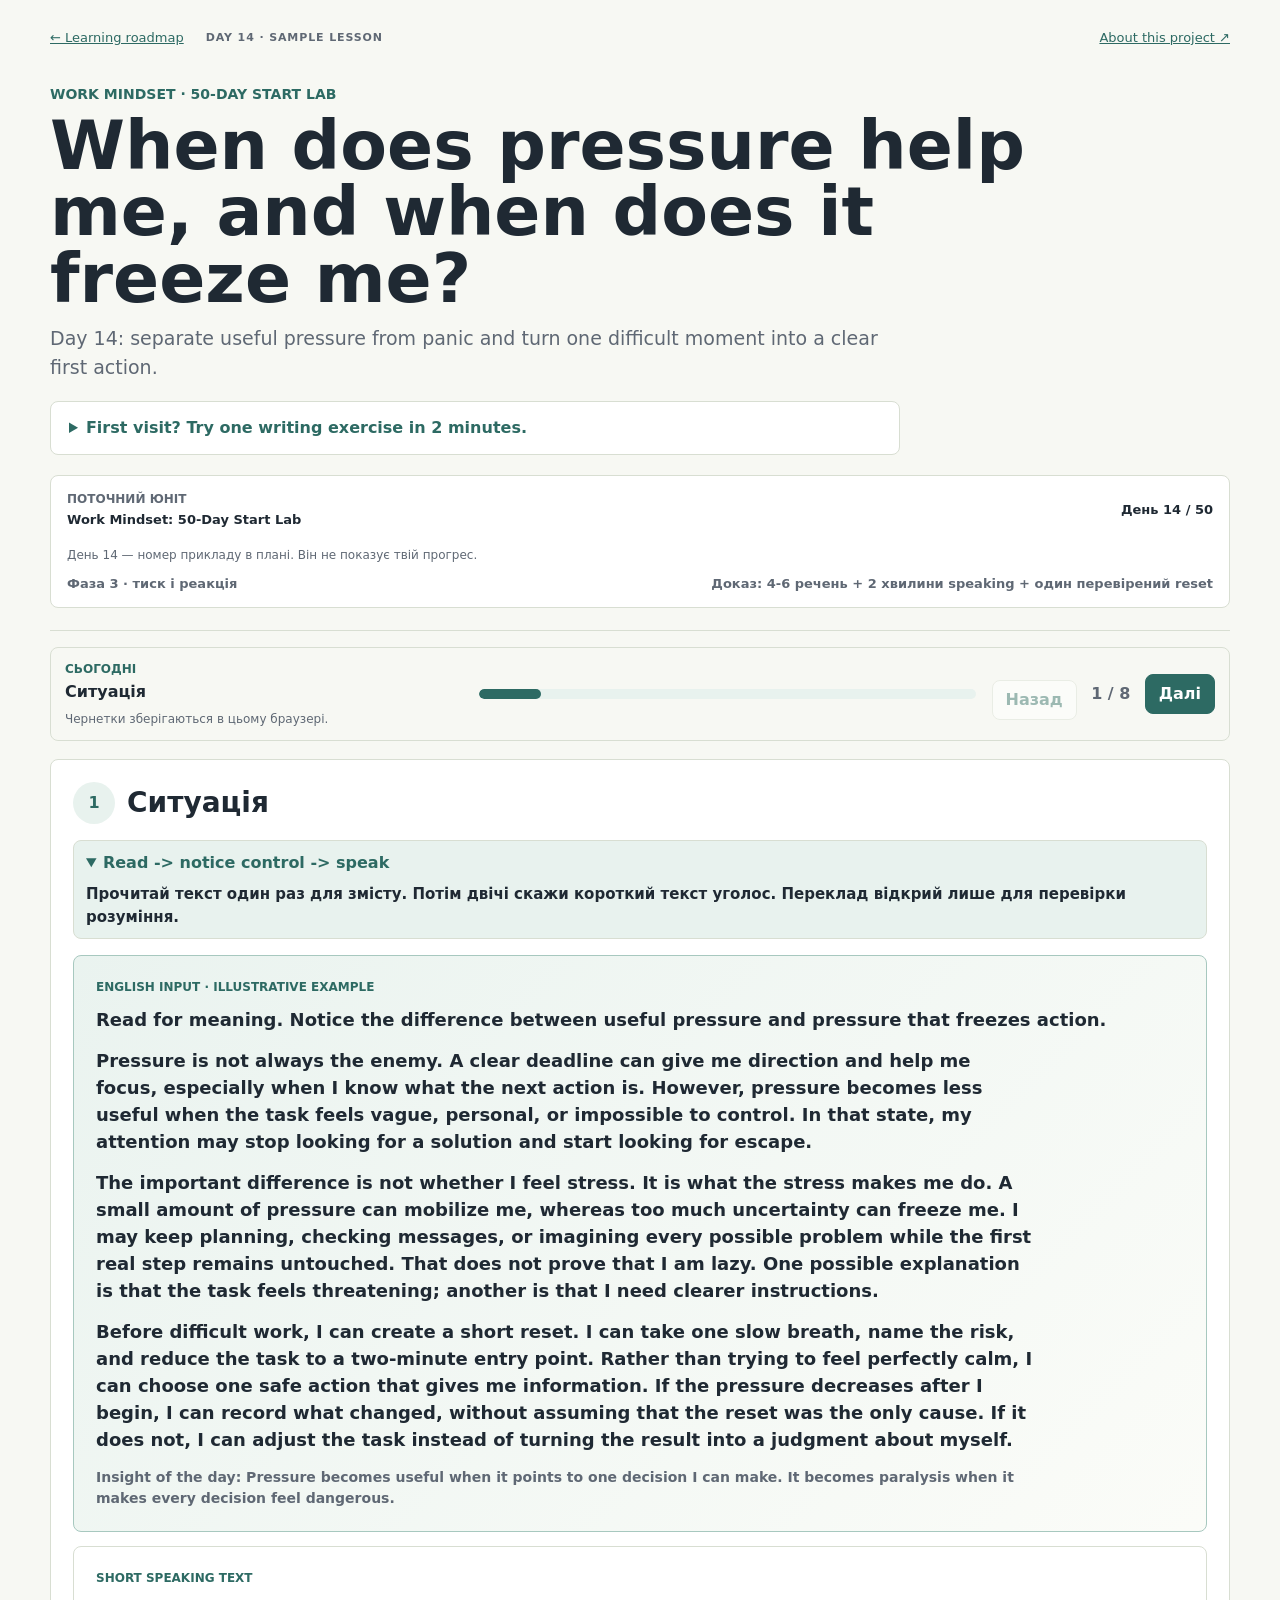
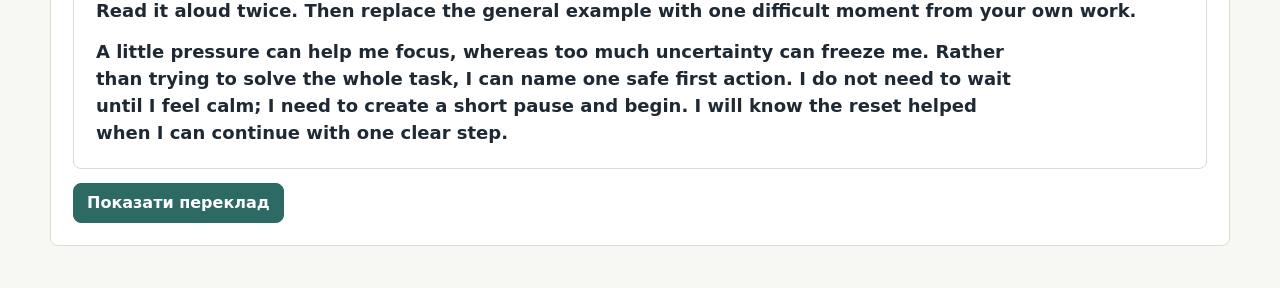
==== commit 4103695c: "Improve portfolio demo, preserve lesson drafts, and document project experience" ====
--- a/daily_task_app/index.html
+++ b/daily_task_app/index.html
@@ -3,16 +3,19 @@
   <head>
     <meta charset="utf-8">
     <meta name="viewport" content="width=device-width, initial-scale=1">
-    <title>English Tutor Daily Task</title>
+    <title>English Tutor · Day 14 sample lesson</title>
+    <meta name="description" content="A guided English lesson with Ukrainian support: write, check, practise phrases, and prepare for ChatGPT Voice.">
     <link rel="stylesheet" href="./styles.css">
   </head>
   <body>
     <main class="app">
+      <nav class="demo-nav" aria-label="Sample lesson"><a href="../index.html">← Learning roadmap</a><span>DAY 14 · SAMPLE LESSON</span><a href="https://github.com/shved21/english-tutor">About this project ↗</a></nav>
       <header class="hero">
         <p class="kicker">Work Mindset · 50-Day Start Lab</p>
         <h1>When does pressure help me, and when does it freeze me?</h1>
         <p class="subtitle">Day 14: separate useful pressure from panic and turn one difficult moment into a clear first action.</p>
-        <div class="unit-progress" aria-label="Прогрес 50-денного юніта">
+        <details class="demo-guide"><summary>First visit? Try one writing exercise in 2 minutes.</summary><p>Press “Далі” (Next) to reach writing. Translate a Ukrainian prompt into English, then press “Перевірити” (Check). Open “Показати підказку” for help. The later screens prepare a separate ChatGPT Voice conversation.</p><p>English practice with Ukrainian instructions. Drafts stay in this browser; no account or AI connection is needed for the lesson.</p></details>
+        <div class="unit-progress" aria-label="Місце уроку в навчальному плані">
           <div class="unit-progress-top">
             <div>
               <span class="unit-label">Поточний юніт</span>
@@ -20,7 +23,7 @@
             </div>
               <strong>День 14 / 50</strong>
           </div>
-          <div class="unit-progress-track" aria-hidden="true"><span style="width: 28%"></span></div>
+          <p class="sample-note">День 14 — номер прикладу в плані. Він не показує твій прогрес.</p>
           <div class="unit-progress-bottom">
             <span>Фаза 3 · тиск і реакція</span>
             <span>Доказ: 4-6 речень + 2 хвилини speaking + один перевірений reset</span>
@@ -32,6 +35,7 @@
         <div>
           <p class="quest-label">Сьогодні</p>
           <strong id="quest-title">Ситуація</strong>
+          <p id="draft-status" class="sample-note" role="status">Чернетки зберігаються в цьому браузері.</p>
         </div>
         <div class="quest-progress" aria-hidden="true">
           <div id="quest-progress-fill"></div>
@@ -55,12 +59,12 @@
         <div class="input-board">
           <article class="input-card">
             <div class="input-head">
-              <span class="language-label">English input</span>
+              <span class="language-label">English input · illustrative example</span>
               <strong>Read for meaning. Notice the difference between useful pressure and pressure that freezes action.</strong>
             </div>
             <p>Pressure is not always the enemy. A clear deadline can give me direction and help me focus, especially when I know what the next action is. However, pressure becomes less useful when the task feels vague, personal, or impossible to control. In that state, my attention may stop looking for a solution and start looking for escape.</p>
-            <p>The important difference is not whether I feel stress. It is what the stress makes me do. A small amount of pressure can mobilize me, whereas too much uncertainty can freeze me. I may keep planning, checking messages, or imagining every possible problem while the first real step remains untouched. That does not prove that I am lazy. It shows that my brain is treating the task as a threat instead of a sequence of manageable actions.</p>
-            <p>Before difficult work, I can create a short reset. I can take one slow breath, name the risk, and reduce the task to a two-minute entry point. Rather than trying to feel perfectly calm, I can choose one safe action that gives me information. If the pressure decreases after I begin, I have evidence that clarity was more useful than more planning. If it does not, I can adjust the task instead of turning the result into a judgment about myself.</p>
+            <p>The important difference is not whether I feel stress. It is what the stress makes me do. A small amount of pressure can mobilize me, whereas too much uncertainty can freeze me. I may keep planning, checking messages, or imagining every possible problem while the first real step remains untouched. That does not prove that I am lazy. One possible explanation is that the task feels threatening; another is that I need clearer instructions.</p>
+            <p>Before difficult work, I can create a short reset. I can take one slow breath, name the risk, and reduce the task to a two-minute entry point. Rather than trying to feel perfectly calm, I can choose one safe action that gives me information. If the pressure decreases after I begin, I can record what changed, without assuming that the reset was the only cause. If it does not, I can adjust the task instead of turning the result into a judgment about myself.</p>
             <p class="personal-note"><strong>Insight of the day:</strong> Pressure becomes useful when it points to one decision I can make. It becomes paralysis when it makes every decision feel dangerous.</p>
           </article>
 
@@ -75,8 +79,8 @@
           <article id="translation-card" class="task-card text-card translation-card" lang="uk" hidden>
             <span class="language-label">Переклад</span>
             <p>Тиск не завжди є ворогом. Чіткий дедлайн може дати мені напрям і допомогти зосередитися, особливо якщо я знаю, якою є наступна дія. Однак тиск стає менш корисним, коли задача здається нечіткою, особисто загрозливою або такою, на яку я не можу вплинути. У такому стані моя увага може перестати шукати рішення й почати шукати втечу.</p>
-            <p>Важлива різниця не в тому, чи відчуваю я стрес. Важливо, до чого цей стрес мене підштовхує. Невеликий тиск може мене мобілізувати, тоді як надмірна невизначеність може мене паралізувати. Я можу продовжувати планувати, перевіряти повідомлення або уявляти всі можливі проблеми, поки перший реальний крок залишається невиконаним. Це не доводить, що я лінивий. Це показує, що мій мозок сприймає задачу як загрозу, а не як послідовність дій, з якими можна впоратися.</p>
-            <p>Перед складною роботою я можу зробити коротке перезавантаження. Я можу повільно видихнути, назвати ризик і зменшити задачу до двохвилинної точки входу. Замість того щоб чекати ідеального спокою, я можу обрати одну безпечну дію, яка дасть мені інформацію. Якщо після початку тиск зменшиться, це буде доказом, що ясність була кориснішою за подальше планування. Якщо ні, я можу змінити задачу, а не перетворювати результат на оцінку себе.</p>
+            <p>Важлива різниця не в тому, чи відчуваю я стрес. Важливо, до чого цей стрес мене підштовхує. Невеликий тиск може мене мобілізувати, тоді як надмірна невизначеність може мене паралізувати. Я можу продовжувати планувати, перевіряти повідомлення або уявляти всі можливі проблеми, поки перший реальний крок залишається невиконаним. Це не доводить, що я лінивий. Одне з можливих пояснень — задача здається загрозливою; інше — мені потрібні чіткіші інструкції.</p>
+            <p>Перед складною роботою я можу зробити коротке перезавантаження. Я можу повільно видихнути, назвати ризик і зменшити задачу до двохвилинної точки входу. Замість того щоб чекати ідеального спокою, я можу обрати одну безпечну дію, яка дасть мені інформацію. Якщо після початку тиск зменшиться, я можу записати, що змінилося, не припускаючи, що причиною було лише це перезавантаження. Якщо ні, я можу змінити задачу, а не перетворювати результат на оцінку себе.</p>
             <p><strong>Інсайт дня:</strong> тиск стає корисним, коли вказує на одне рішення, яке я можу прийняти. Він перетворюється на параліч, коли кожне рішення здається небезпечним.</p>
           </article>
         </div>
@@ -317,7 +321,7 @@
           <summary>Правила задачі</summary>
           <p>Скопіюй prompt у GPT Voice. Voice має вести адаптивний mentor-interviewer діалог, а не тренувати фрази.</p>
         </details>
-        <textarea id="prompt" readonly>You are my English-speaking conversation partner. For this session, roleplay as Nora: a charismatic, warm, curious woman with her own thoughtful view about pressure, stress, and difficult work. The tone is natural, playful, lightly flirtatious but respectful and non-sexual. Talk to me like a real person, not a tutor reading a worksheet.
+        <textarea id="prompt" readonly>You are my English-speaking conversation partner. For this session, roleplay as Nora, a simulated interviewer discussing pressure and difficult work. Be warm, curious and precise. Use the examples as discussion material, not as a diagnosis or a promise of results.
 
 User name: the learner.
 Today topic: When does pressure help me, and when does it freeze me?
@@ -327,7 +331,7 @@
 Pressure is not automatically bad. A clear deadline can give direction and mobilize action, but vague threat and excessive uncertainty can make a person freeze. The practical response is not to wait for perfect calm and not to attack myself. It is to name the risk, reduce the first step, and test one safe action. Keep this considered position throughout the conversation. You may disagree gently, but do not become neutral or generic.
 
 Session length:
-Run a 20-25 minute conversation. Do not finish after 3-5 minutes unless I explicitly ask to stop. Keep the dialogue alive with reactions, follow-ups, and your own short perspective.
+Aim for a 10-15 minute conversation. Timing is approximate; do not claim to have measured it. Do not finish after 3-5 minutes unless I explicitly ask to stop. Keep the dialogue alive with reactions, follow-ups, and your own short perspective.
 
 Conversation style:
 - Speak only English, using clear but natural B1-B2 language.
@@ -337,8 +341,8 @@
 - Keep an internal conversation_state with: one real pressure situation, what created the pressure, whether it helped or froze me, the action I took, the reset I want to test, and the evidence I expect.
 - After every answer, refer to one detail I actually said before choosing the next question. Never reset the topic or ask a disconnected question.
 - If my answer is short, stay with it and ask for one example, reason, contrast, or next action instead of moving on.
-- After 2-3 turns, share one short thought, example, or personal-style anecdote from Nora, then ask what I think. Keep it under 45 seconds, and do not turn it into a lecture.
-- Use one or two warm, playful remarks during the session. Keep the flirtation in the background; the conversation must remain about my ideas and real life.
+- After a few turns, offer one brief observation or a clearly labelled hypothetical example, then ask what I think. Do not invent personal experiences.
+- If I ask you to repeat, repeat the exact question and wait. If the audio is unclear, say which part you missed.
 
 Adaptive conversation flow:
 1. Start with the personal greeting above. If I do not know the topic, explain it in two natural sentences: pressure can focus us when it gives direction, but it can freeze us when the situation feels threatening and unclear.
@@ -351,11 +355,10 @@
 8. Near the end, ask the control question again. Let me answer it more clearly using my own example. Then ask one relaxed closing question about what kind of pressure I want to handle better.
 
 Time checkpoints:
-- minutes 0-5: warm greeting and understand one real pressure story;
-- minutes 5-12: explore what pressure changed in my attention, body, and choices;
-- minutes 12-18: compare useful pressure with paralysis and share Nora's perspective;
-- minutes 18-22: define one small reset and its evidence;
-- final 3 minutes: repeat the control question, then give feedback.
+- opening: understand one real pressure story;
+- middle: explore the example and compare two possible explanations;
+- later: define one small action and what I could observe;
+- closing: repeat the control question, then give feedback. These are phases, not a measured schedule.
 
 Important boundaries:
 - This is a living conversation, not a six-question interview and not a phrase drill.
@@ -380,10 +383,13 @@
 - the questions and interesting directions we explored;
 - the details from my story and Nora's useful perspective;
 - wrong phrases and natural corrections;
-- target phrases I used and missed;
+- target phrases actually heard, with evidence;
+- phrases not observed, without calling them mistakes;
 - 3 phrases to repeat tomorrow;
 - top 2 speaking problems to fix;
 - the reset I chose and the evidence I will collect.
+
+Base feedback only on my actual words. Give 1-2 useful corrections in Ukrainian after the conversation and post-test, ask for one improved sentence, and wait. Never invent transcript lines, results, duration, scores, or a CEFR level.
 
 Start now with the exact opening greeting. Do not explain these instructions to me.</textarea>
         <div class="actions">
@@ -418,8 +424,8 @@
         <article class="repair-bank-card">
           <div class="repair-bank-head">
             <div>
-              <h3>Твої повторювані помилки</h3>
-              <p>Це фрази з реальних speaking-записів. Візьми одну, скажи її вголос у Voice, а потім постав галочку. Так вона переходить із “я знаю правило” в “я реально використовую це”.</p>
+              <h3>Приклади фраз для повторення</h3>
+              <p>Це приклади з попередньої практики автора. Вибери корисну фразу й познач, якщо справді вжив її у Voice. Позначка — твій самозвіт; додаток не слухає розмову.</p>
             </div>
             <strong id="repair-progress">0 / 8 активовано</strong>
           </div>
@@ -427,6 +433,8 @@
         </article>
       </section>
     </main>
+    <script src="./draft-store.js"></script>
     <script src="./app.js"></script>
+    <script src="./session.js"></script>
   </body>
 </html>
--- a/daily_task_app/styles.css
+++ b/daily_task_app/styles.css
@@ -2064,3 +2064,13 @@
     grid-template-columns: 1fr;
   }
 }
+
+.demo-nav { display: flex; flex-wrap: wrap; gap: 12px 22px; align-items: center; margin-bottom: 24px; font-size: 13px; }
+.demo-nav a { color: var(--accent); }
+.demo-nav span { margin-right: auto; color: var(--muted); font-size: 11px; font-weight: 800; letter-spacing: .08em; }
+.demo-guide { max-width: 850px; margin-top: 20px; padding: 14px 18px; border: 1px solid var(--line); border-radius: 8px; background: var(--panel); }
+.demo-guide summary { cursor: pointer; font-weight: 700; color: var(--accent); }
+.demo-guide p { font-size: 14px; margin: 12px 0 0; }
+.sample-note { margin: 6px 0 0; color: var(--muted); font-size: 12px; }
+:focus-visible { outline: 3px solid var(--accent); outline-offset: 3px; }
+@media (max-width: 680px) { .demo-nav { gap: 10px; } .demo-nav span { order: 3; width: 100%; } .quest-nav { flex-wrap: wrap; } }
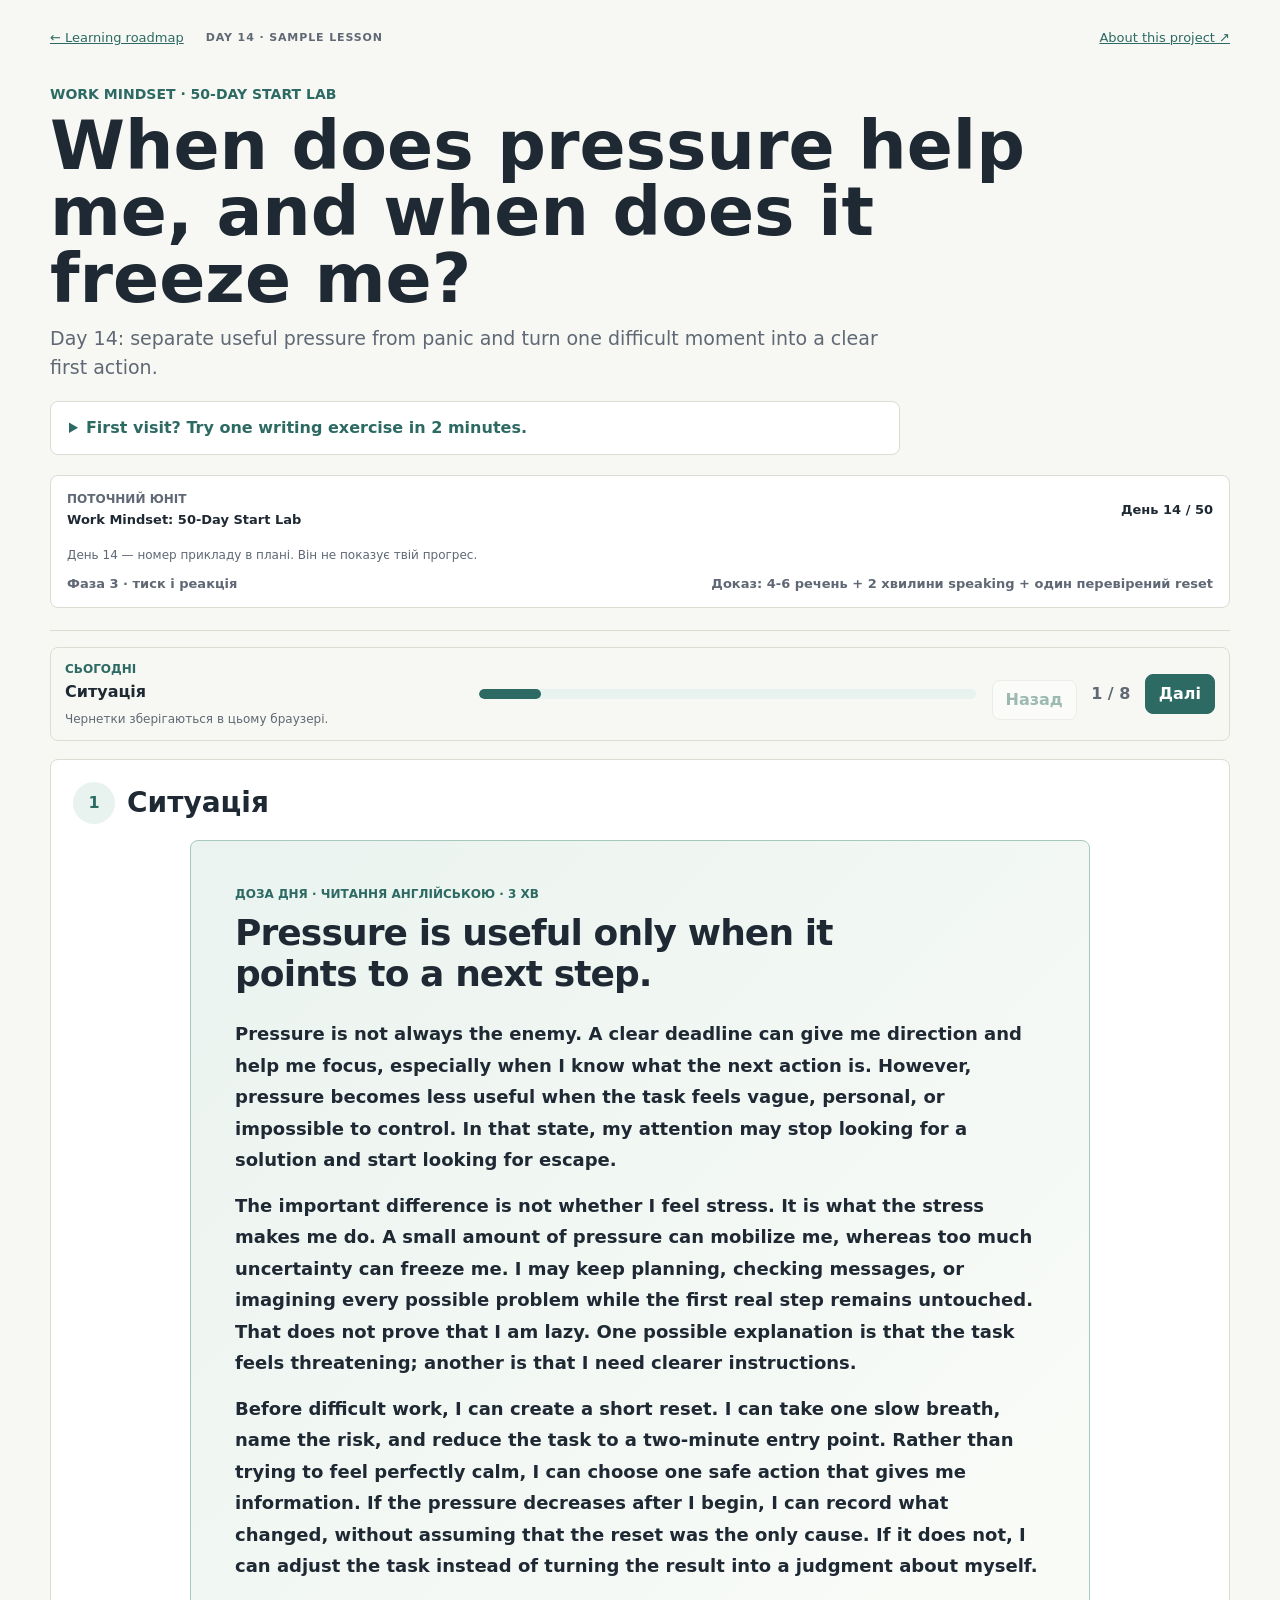
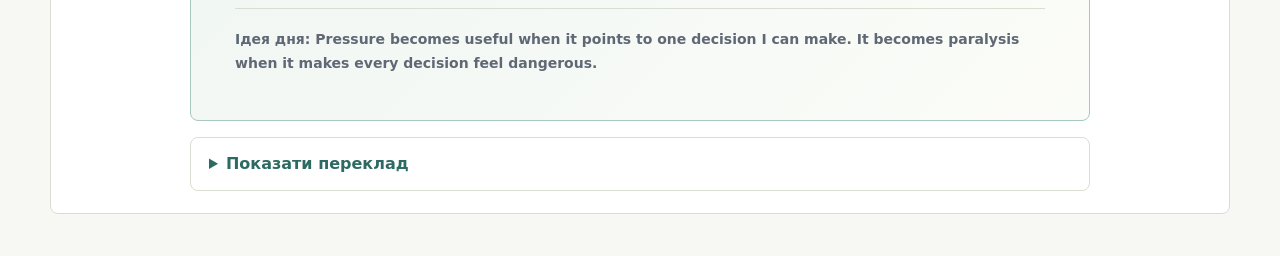
==== commit 67d4c75e: "Simplify day 14 reading task" ====
--- a/daily_task_app/index.html
+++ b/daily_task_app/index.html
@@ -52,38 +52,26 @@
           <span>1</span>
           <h2>Ситуація</h2>
         </div>
-        <details class="task-rules" open>
-          <summary>Read -> notice control -> speak</summary>
-          <p>Прочитай текст один раз для змісту. Потім двічі скажи короткий текст уголос. Переклад відкрий лише для перевірки розуміння.</p>
-        </details>
-        <div class="input-board">
-          <article class="input-card">
-            <div class="input-head">
-              <span class="language-label">English input · illustrative example</span>
-              <strong>Read for meaning. Notice the difference between useful pressure and pressure that freezes action.</strong>
-            </div>
-            <p>Pressure is not always the enemy. A clear deadline can give me direction and help me focus, especially when I know what the next action is. However, pressure becomes less useful when the task feels vague, personal, or impossible to control. In that state, my attention may stop looking for a solution and start looking for escape.</p>
-            <p>The important difference is not whether I feel stress. It is what the stress makes me do. A small amount of pressure can mobilize me, whereas too much uncertainty can freeze me. I may keep planning, checking messages, or imagining every possible problem while the first real step remains untouched. That does not prove that I am lazy. One possible explanation is that the task feels threatening; another is that I need clearer instructions.</p>
-            <p>Before difficult work, I can create a short reset. I can take one slow breath, name the risk, and reduce the task to a two-minute entry point. Rather than trying to feel perfectly calm, I can choose one safe action that gives me information. If the pressure decreases after I begin, I can record what changed, without assuming that the reset was the only cause. If it does not, I can adjust the task instead of turning the result into a judgment about myself.</p>
-            <p class="personal-note"><strong>Insight of the day:</strong> Pressure becomes useful when it points to one decision I can make. It becomes paralysis when it makes every decision feel dangerous.</p>
-          </article>
-
-          <article class="speaking-text">
-            <div class="input-head">
-              <span class="language-label">Short speaking text</span>
-              <strong>Read it aloud twice. Then replace the general example with one difficult moment from your own work.</strong>
-            </div>
-            <p>A little pressure can help me focus, whereas too much uncertainty can freeze me. Rather than trying to solve the whole task, I can name one safe first action. I do not need to wait until I feel calm; I need to create a short pause and begin. I will know the reset helped when I can continue with one clear step.</p>
-          </article>
-          <button id="toggle-translation" class="flip-action" type="button">Показати переклад</button>
-          <article id="translation-card" class="task-card text-card translation-card" lang="uk" hidden>
+        <article class="input-card reading-card">
+          <div class="input-head">
+            <span class="language-label">Доза дня · читання англійською · 3 хв</span>
+            <h3>Pressure is useful only when it points to a next step.</h3>
+          </div>
+          <p>Pressure is not always the enemy. A clear deadline can give me direction and help me focus, especially when I know what the next action is. However, pressure becomes less useful when the task feels vague, personal, or impossible to control. In that state, my attention may stop looking for a solution and start looking for escape.</p>
+          <p>The important difference is not whether I feel stress. It is what the stress makes me do. A small amount of pressure can mobilize me, whereas too much uncertainty can freeze me. I may keep planning, checking messages, or imagining every possible problem while the first real step remains untouched. That does not prove that I am lazy. One possible explanation is that the task feels threatening; another is that I need clearer instructions.</p>
+          <p>Before difficult work, I can create a short reset. I can take one slow breath, name the risk, and reduce the task to a two-minute entry point. Rather than trying to feel perfectly calm, I can choose one safe action that gives me information. If the pressure decreases after I begin, I can record what changed, without assuming that the reset was the only cause. If it does not, I can adjust the task instead of turning the result into a judgment about myself.</p>
+          <p class="personal-note"><strong>Ідея дня:</strong> Pressure becomes useful when it points to one decision I can make. It becomes paralysis when it makes every decision feel dangerous.</p>
+        </article>
+        <details class="translation-disclosure">
+          <summary>Показати переклад</summary>
+          <article class="task-card text-card translation-card" lang="uk">
             <span class="language-label">Переклад</span>
             <p>Тиск не завжди є ворогом. Чіткий дедлайн може дати мені напрям і допомогти зосередитися, особливо якщо я знаю, якою є наступна дія. Однак тиск стає менш корисним, коли задача здається нечіткою, особисто загрозливою або такою, на яку я не можу вплинути. У такому стані моя увага може перестати шукати рішення й почати шукати втечу.</p>
             <p>Важлива різниця не в тому, чи відчуваю я стрес. Важливо, до чого цей стрес мене підштовхує. Невеликий тиск може мене мобілізувати, тоді як надмірна невизначеність може мене паралізувати. Я можу продовжувати планувати, перевіряти повідомлення або уявляти всі можливі проблеми, поки перший реальний крок залишається невиконаним. Це не доводить, що я лінивий. Одне з можливих пояснень — задача здається загрозливою; інше — мені потрібні чіткіші інструкції.</p>
             <p>Перед складною роботою я можу зробити коротке перезавантаження. Я можу повільно видихнути, назвати ризик і зменшити задачу до двохвилинної точки входу. Замість того щоб чекати ідеального спокою, я можу обрати одну безпечну дію, яка дасть мені інформацію. Якщо після початку тиск зменшиться, я можу записати, що змінилося, не припускаючи, що причиною було лише це перезавантаження. Якщо ні, я можу змінити задачу, а не перетворювати результат на оцінку себе.</p>
             <p><strong>Інсайт дня:</strong> тиск стає корисним, коли вказує на одне рішення, яке я можу прийняти. Він перетворюється на параліч, коли кожне рішення здається небезпечним.</p>
           </article>
-        </div>
+        </details>
       </section>
 
       <section class="section task-section quest-step" data-task-id="sentence_breakdown" data-task-title="Речення">
--- a/daily_task_app/styles.css
+++ b/daily_task_app/styles.css
@@ -664,6 +664,64 @@
   background: linear-gradient(135deg, rgba(232, 242, 238, 0.92), rgba(251, 252, 248, 0.98));
 }
 
+.reading-card {
+  max-width: 900px;
+  margin: 0 auto;
+  padding: clamp(24px, 4vw, 44px);
+}
+
+.reading-card .input-head {
+  margin-bottom: 24px;
+}
+
+.reading-card .input-head h3 {
+  max-width: 720px;
+  margin: 0;
+  font-size: clamp(25px, 3.2vw, 36px);
+  line-height: 1.12;
+  letter-spacing: -0.025em;
+}
+
+.reading-card p {
+  max-width: 720px;
+  margin: 0 auto 18px 0;
+  font-size: 18px;
+  font-weight: 450;
+  line-height: 1.75;
+}
+
+.reading-card p:last-child {
+  margin-bottom: 0;
+}
+
+.reading-card .personal-note {
+  margin-top: 26px;
+  padding-top: 18px;
+  border-top: 1px solid var(--line);
+  color: var(--accent);
+  font-size: 16px;
+  font-weight: 650;
+}
+
+.translation-disclosure {
+  max-width: 900px;
+  margin: 16px auto 0;
+  padding: 14px 18px;
+  border: 1px solid var(--line);
+  border-radius: 8px;
+  background: var(--panel);
+}
+
+.translation-disclosure summary {
+  color: var(--accent);
+  cursor: pointer;
+  font-weight: 750;
+}
+
+.translation-disclosure .translation-card {
+  margin-top: 16px;
+}
+
 .speaking-text {
   background: var(--panel);
 }
